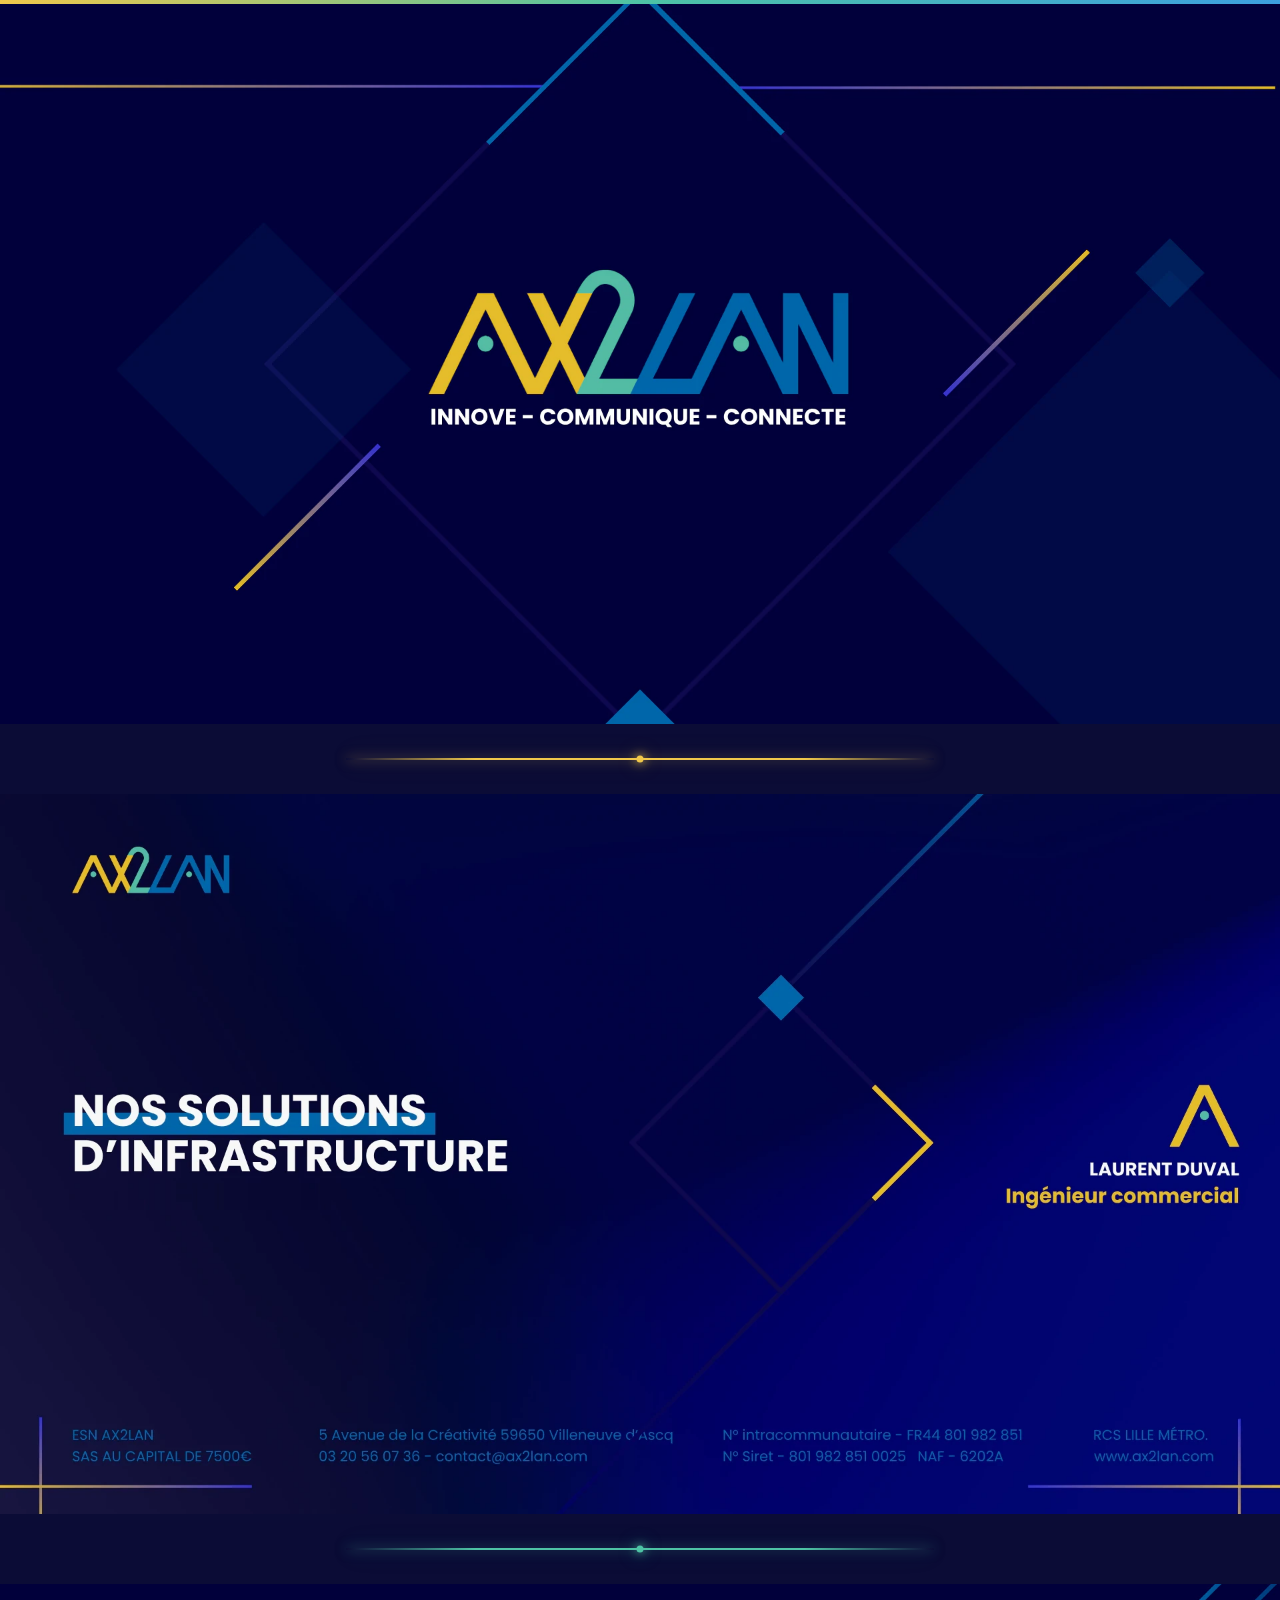
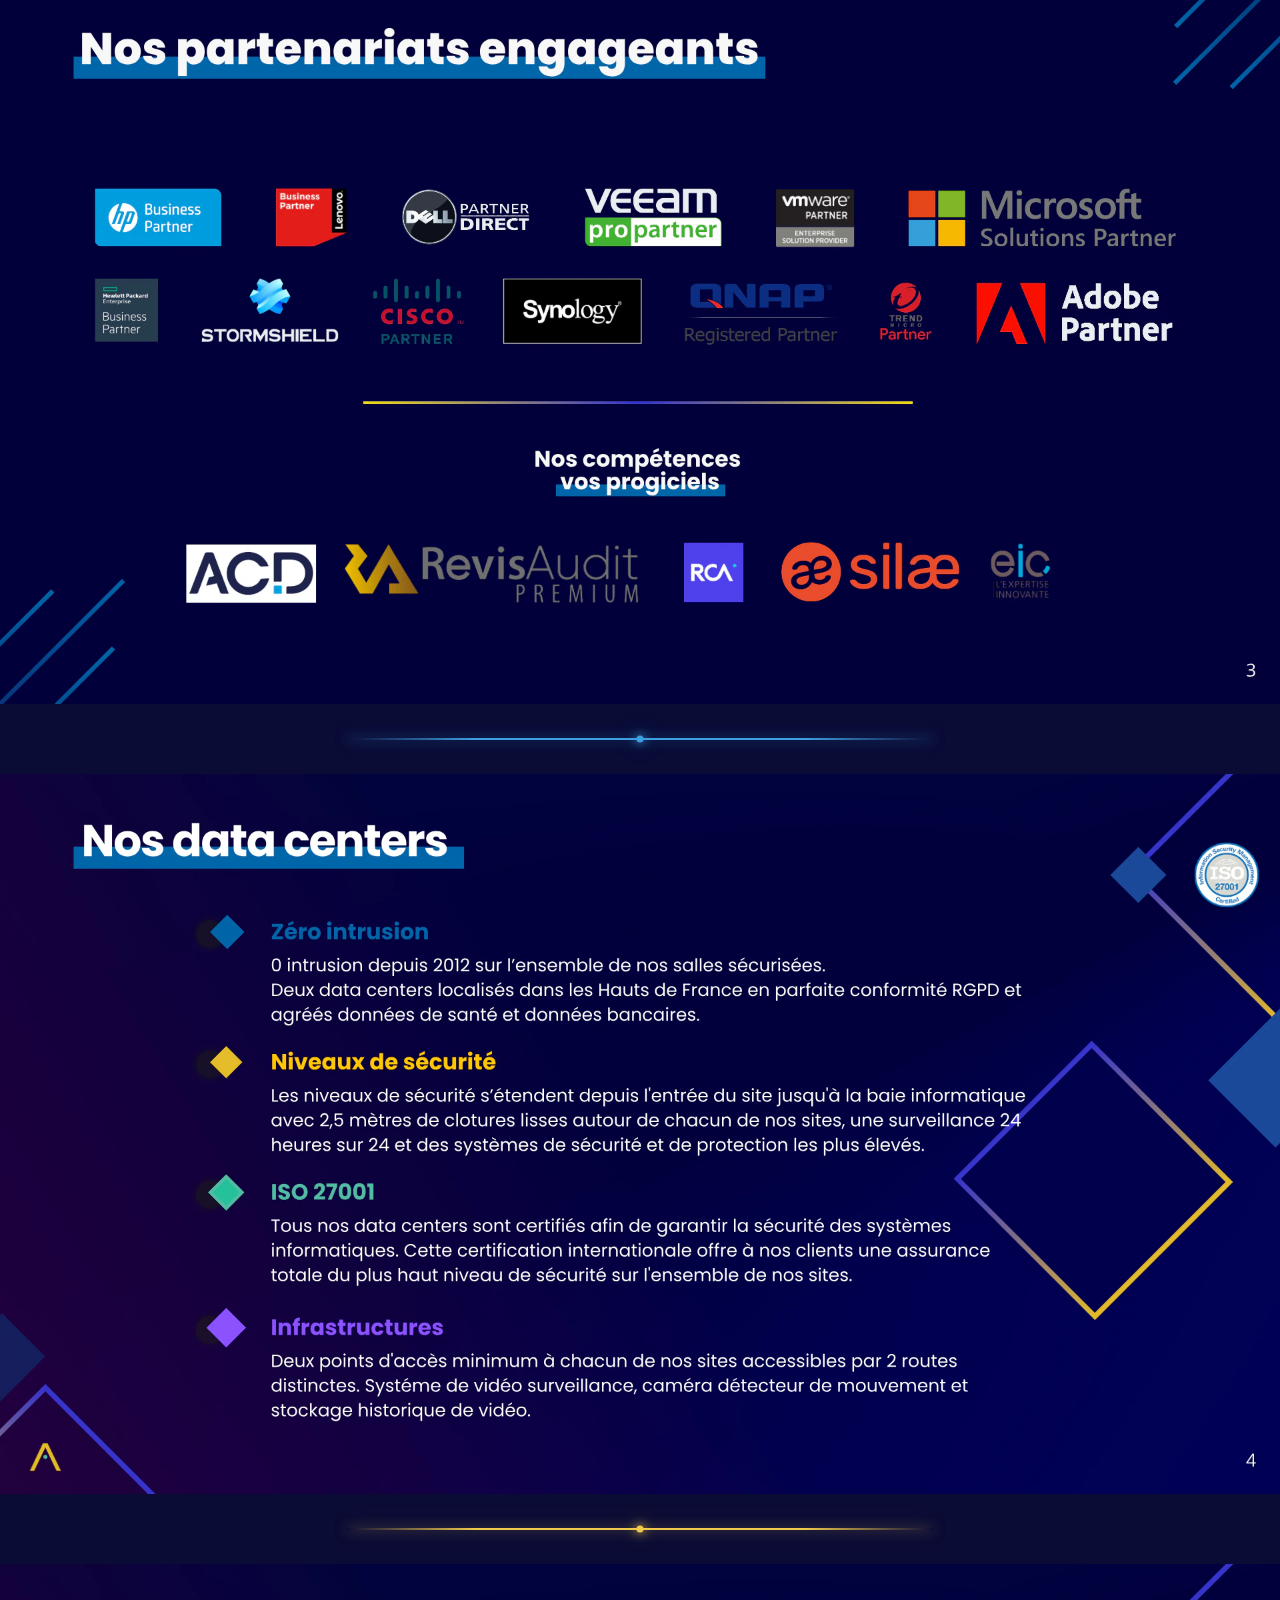
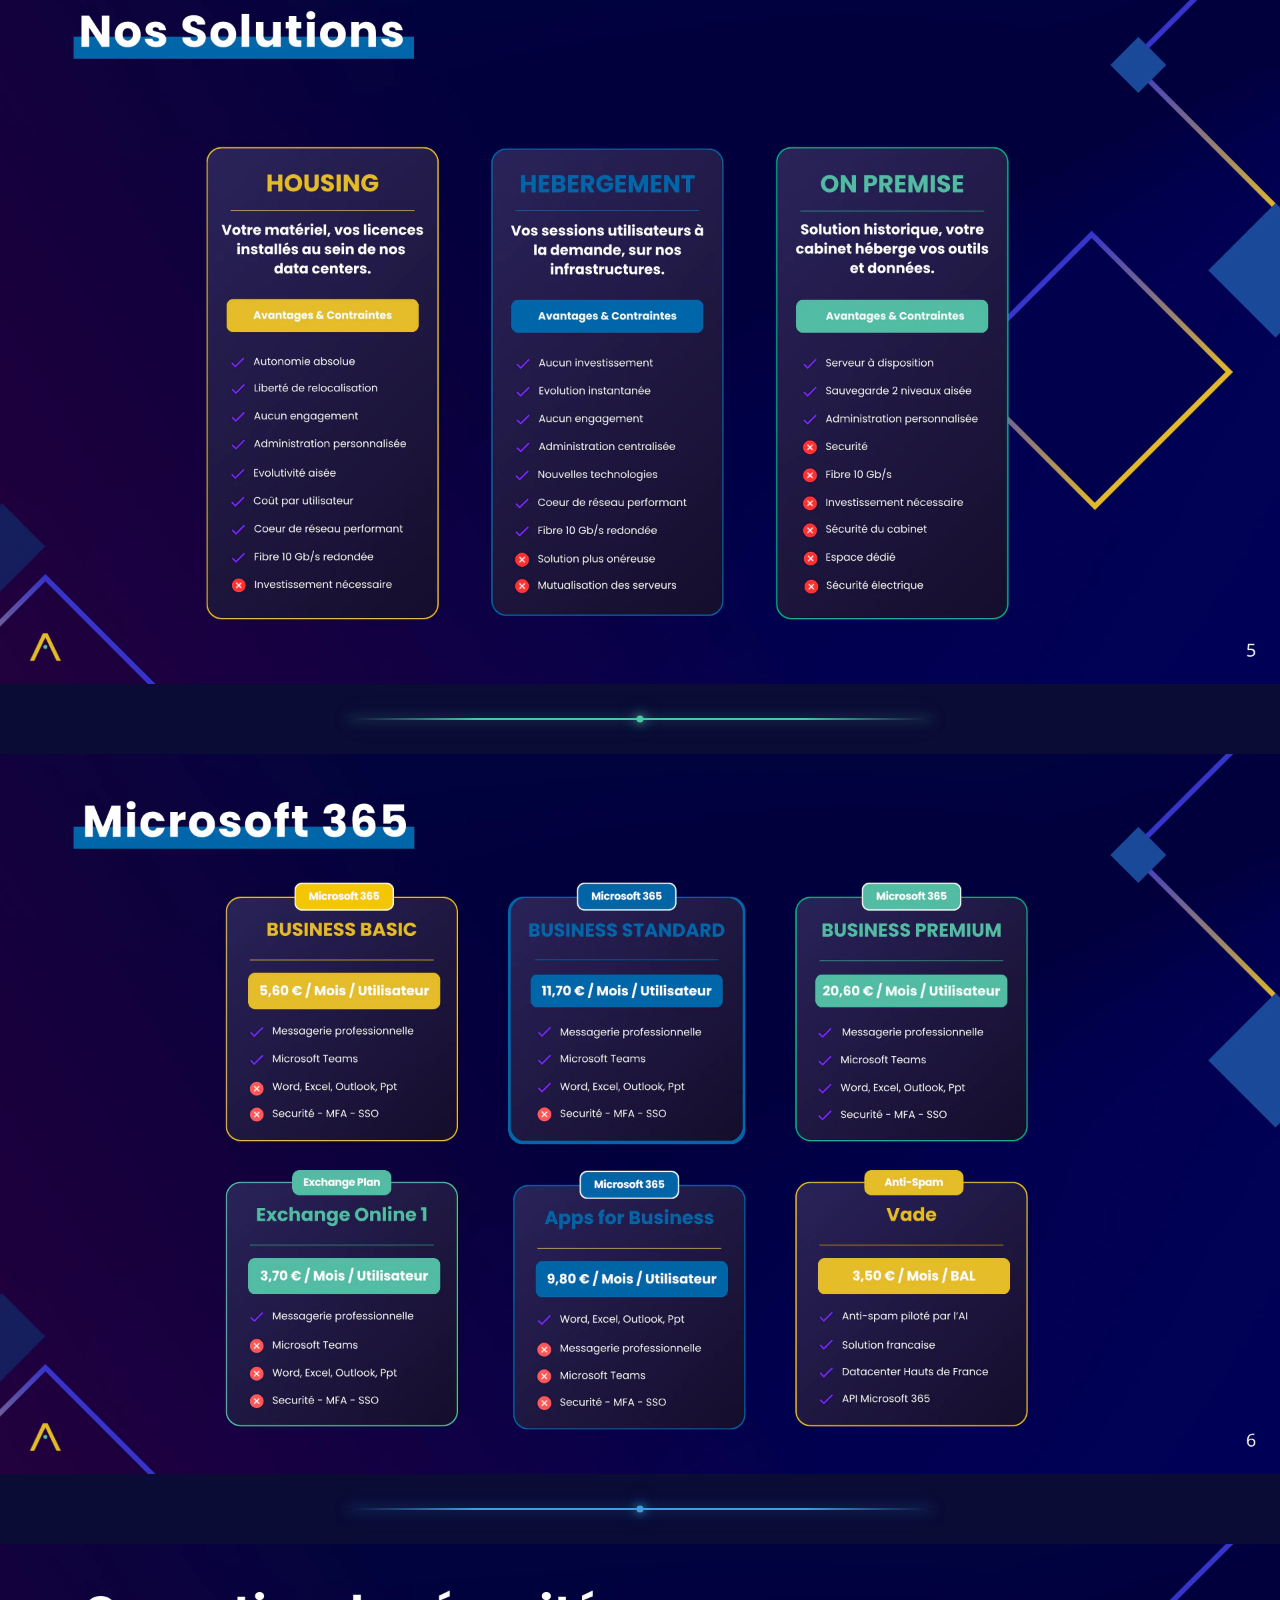
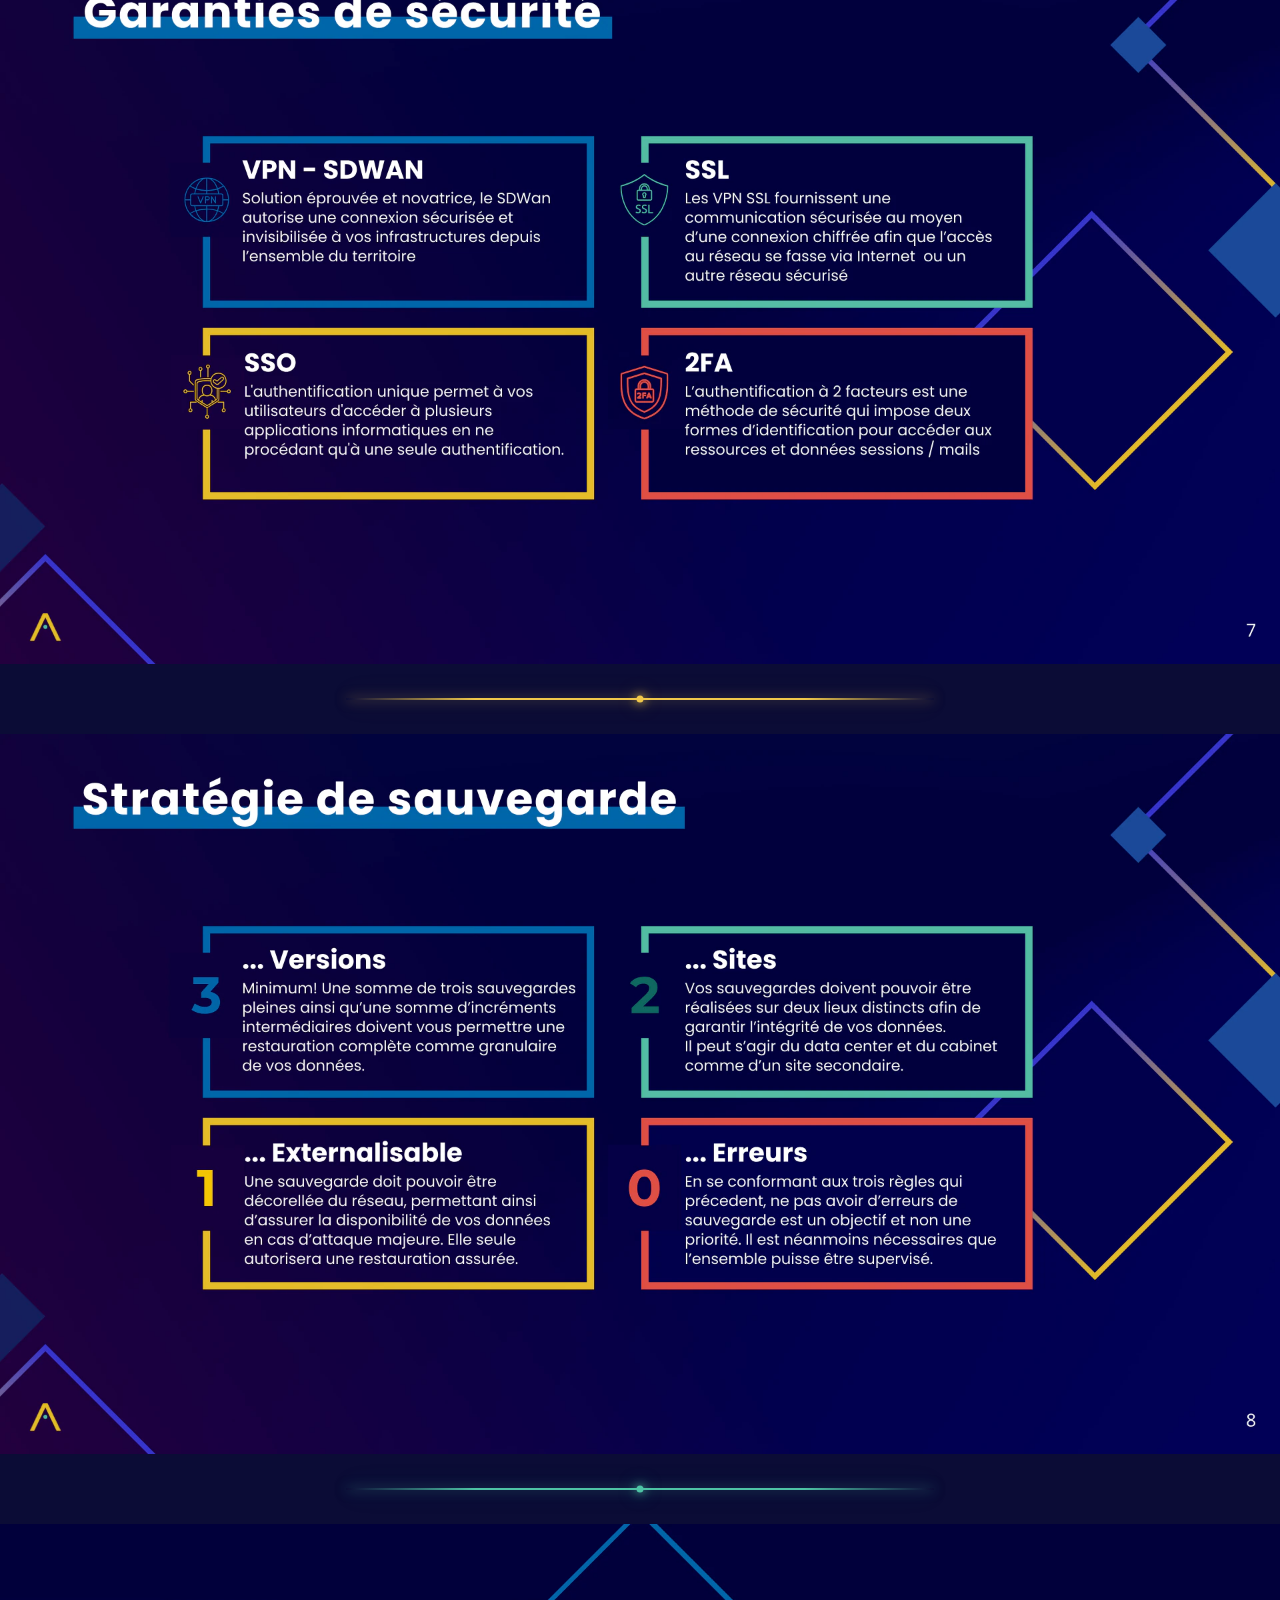
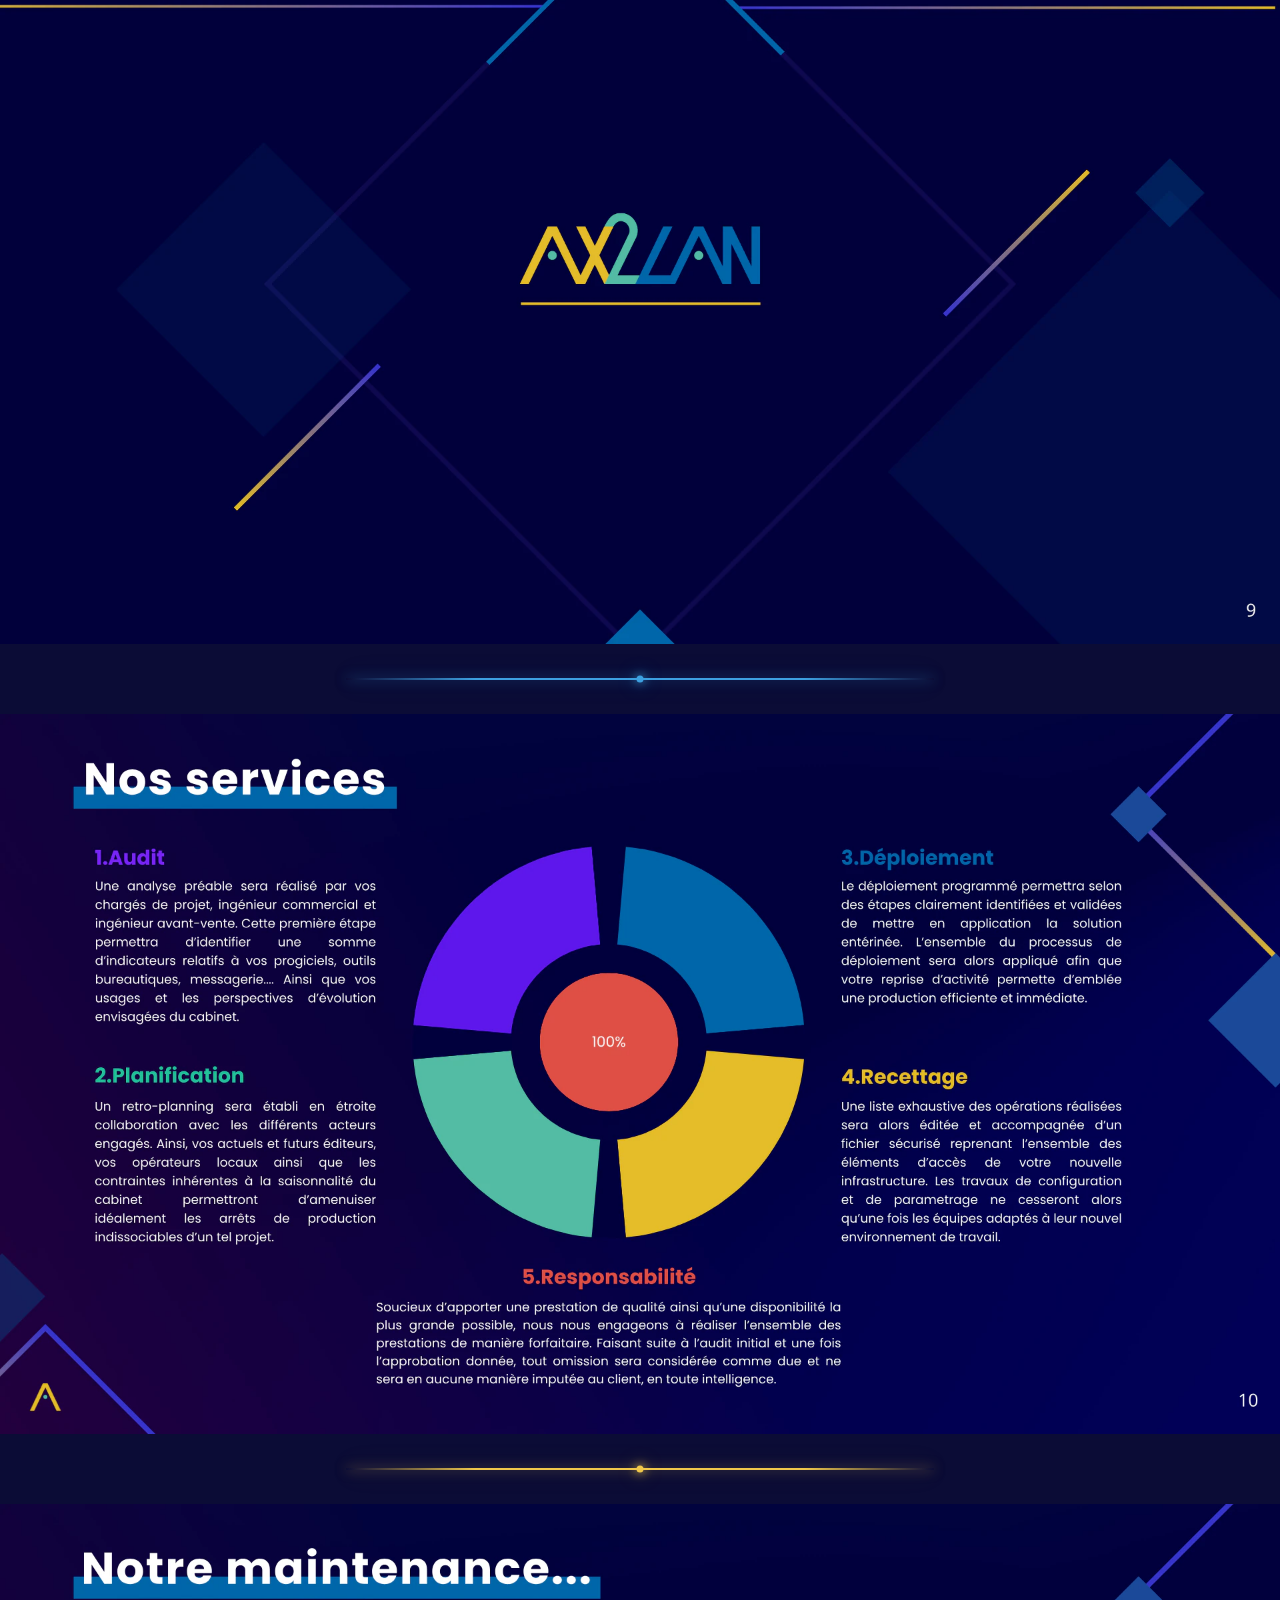
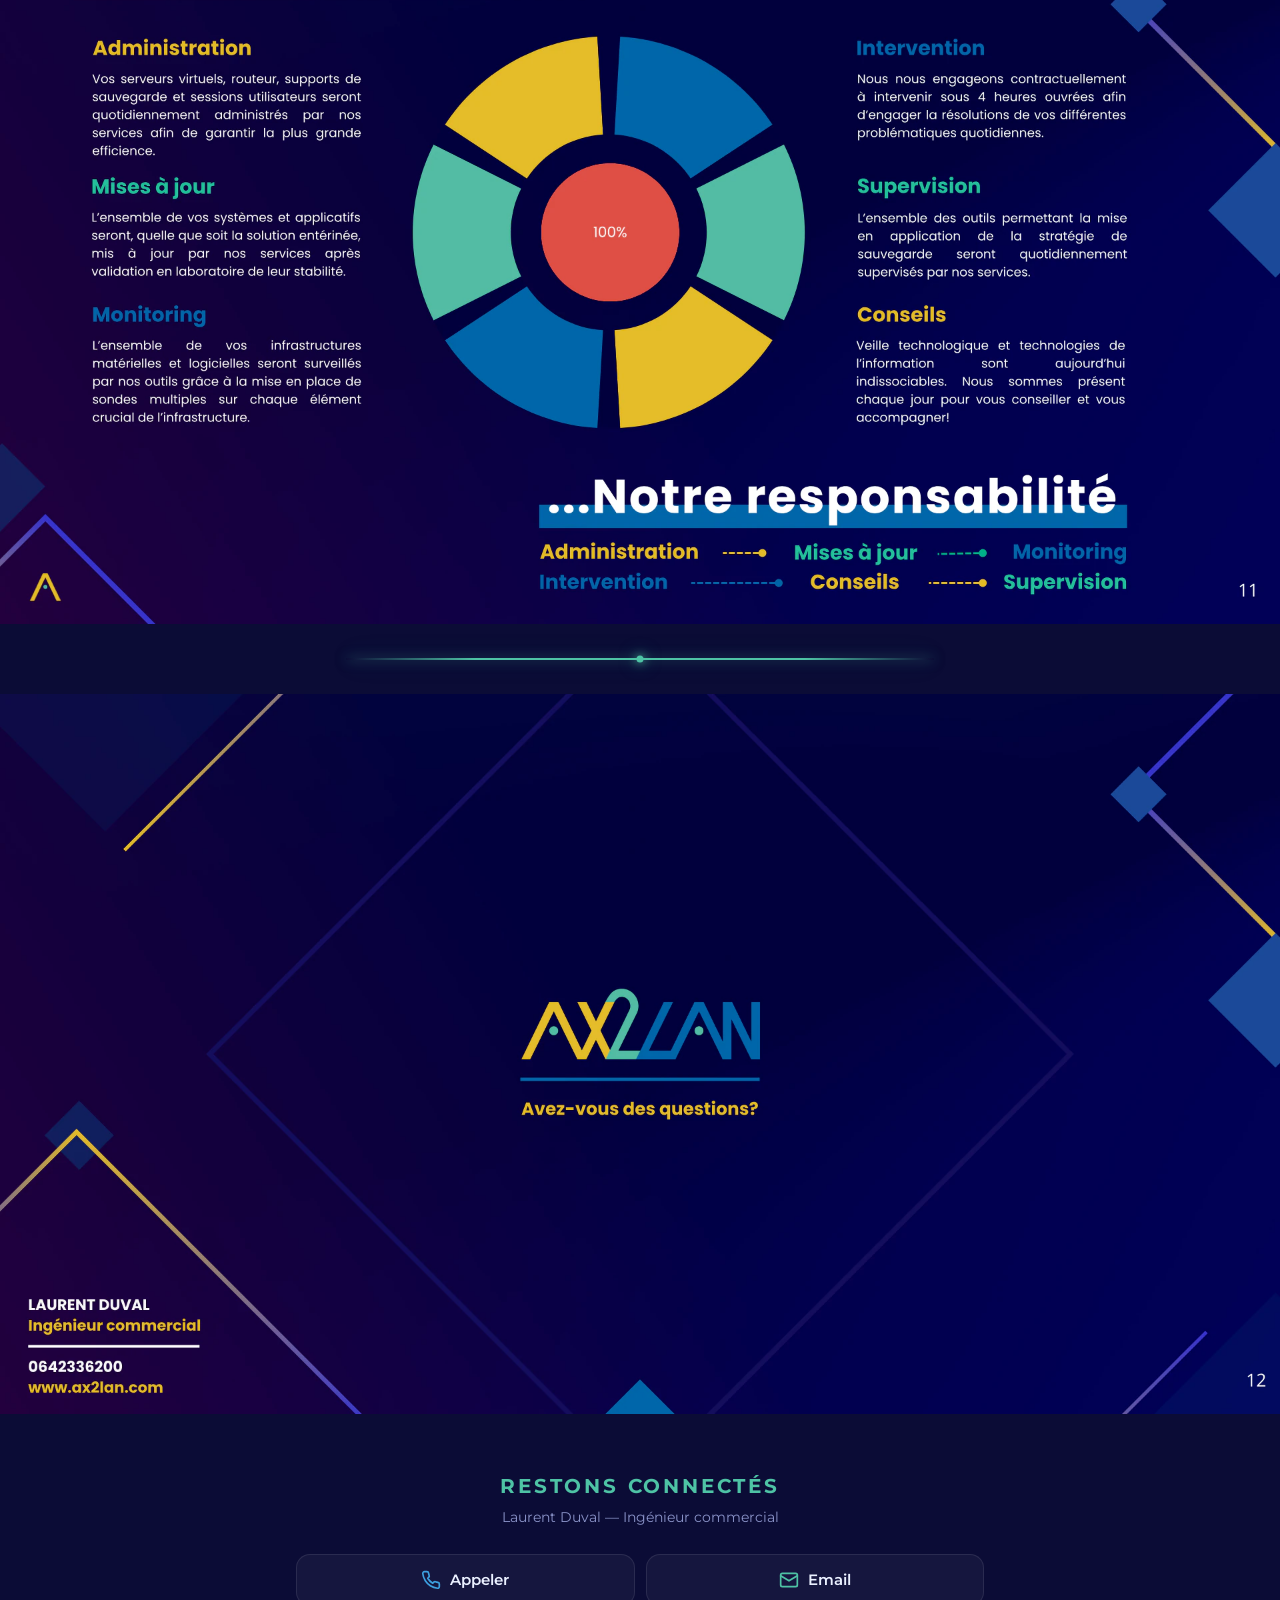
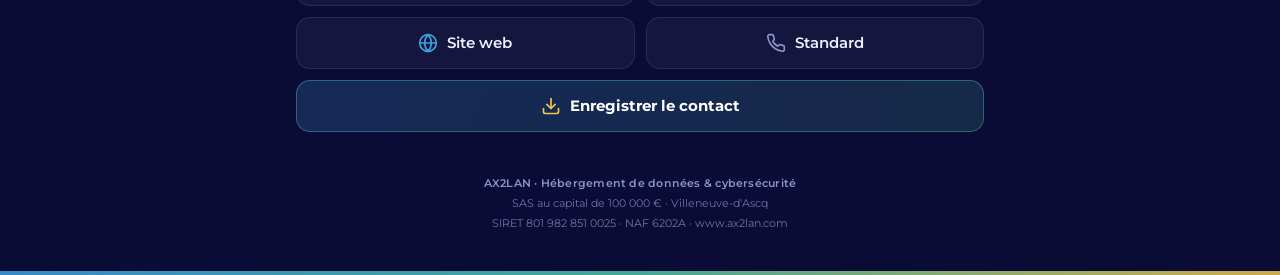
==== presentation/index.html @ b5c9a91b "Ajout plaquette entreprise -> /presentation/ (Presentation-AX2LAN-NFC-2)" ====
<!DOCTYPE html>
<html lang="fr">
<head>
<meta charset="utf-8">
<meta name="viewport" content="width=device-width, initial-scale=1, viewport-fit=cover">
<meta name="theme-color" content="#0B0C36">
<title>AX2LAN — Présentation</title>
<meta name="description" content="AX2LAN — Hébergement de données & cybersécurité. De l'audit à la sérénité.">
<meta property="og:title" content="AX2LAN — Présentation">
<meta property="og:description" content="Hébergement de données & cybersécurité · Innove · Communique · Connecte">
<meta property="og:type" content="website">
<meta property="og:url" content="https://www.ax2lan.com/plaquette/">
<!-- og:image : ajuster l'URL absolue vers l'emplacement reel d'hebergement (l'apercu ne s'affiche que si la page est servie depuis une URL publique) -->
<meta property="og:image" content="https://www.ax2lan.com/plaquette/og-image.png">
<meta property="og:image:width" content="1200">
<meta property="og:image:height" content="630">
<meta property="og:image:alt" content="AX2LAN — Hebergement de donnees & cybersecurite">
<meta name="twitter:card" content="summary_large_image">
<link rel="preconnect" href="https://fonts.googleapis.com">
<link rel="preconnect" href="https://fonts.gstatic.com" crossorigin>
<link href="https://fonts.googleapis.com/css2?family=Montserrat:wght@500;600;700;800&display=swap" rel="stylesheet">
<style>
*{box-sizing:border-box;-webkit-tap-highlight-color:transparent}
html{scroll-behavior:smooth}
body{margin:0;background:#0B0C36;color:#EAF0FF;font-family:'Montserrat',system-ui,-apple-system,'Segoe UI',Roboto,sans-serif;-webkit-font-smoothing:antialiased;overflow-x:hidden}
img{display:block;border:0}
.topbar{height:4px;width:100%;background:linear-gradient(90deg,#F0C84B 0%,#4EC3A5 50%,#3DA0E0 100%)}
.wrap{width:100%;margin:0;background:#0B0C36}
.slide{width:100%;height:auto;cursor:zoom-in;background:#0B0C36;aspect-ratio:16/9}
.js .reveal{opacity:0;transform:translateY(20px);transition:opacity .7s ease,transform .7s cubic-bezier(.2,.7,.2,1)}
.js .reveal.in{opacity:1;transform:none}
@media (prefers-reduced-motion:reduce){.js .reveal{opacity:1;transform:none;transition:none}}
.sep{display:flex;align-items:center;justify-content:center;position:relative;padding:26px 0}
.sep .line{height:2px;width:74%;max-width:440px;border-radius:2px;position:relative}
.sep .dot{position:absolute;left:50%;top:50%;width:7px;height:7px;border-radius:50%;transform:translate(-50%,-50%)}
.sep.gold .line{background:linear-gradient(90deg,rgba(240,200,75,0),#F0C84B 22%,#F0C84B 78%,rgba(240,200,75,0));box-shadow:0 0 12px rgba(240,200,75,.5),0 0 26px rgba(240,200,75,.25)}
.sep.gold .dot{background:#F0C84B;box-shadow:0 0 10px #F0C84B,0 0 18px rgba(240,200,75,.6)}
.sep.teal .line{background:linear-gradient(90deg,rgba(78,195,165,0),#4EC3A5 22%,#4EC3A5 78%,rgba(78,195,165,0));box-shadow:0 0 12px rgba(78,195,165,.5),0 0 26px rgba(78,195,165,.25)}
.sep.teal .dot{background:#4EC3A5;box-shadow:0 0 10px #4EC3A5,0 0 18px rgba(78,195,165,.6)}
.sep.blue .line{background:linear-gradient(90deg,rgba(61,160,224,0),#3DA0E0 22%,#3DA0E0 78%,rgba(61,160,224,0));box-shadow:0 0 12px rgba(61,160,224,.5),0 0 26px rgba(61,160,224,.25)}
.sep.blue .dot{background:#3DA0E0;box-shadow:0 0 10px #3DA0E0,0 0 18px rgba(61,160,224,.6)}
.contact{max-width:620px;margin:0 auto;padding:46px 16px 22px;text-align:center;background:transparent}
.eyebrow{letter-spacing:.14em;font-size:20px;font-weight:700;color:#4EC3A5;text-transform:uppercase;margin:0 0 10px}
.contact h2{font-size:27px;line-height:1.15;font-weight:800;margin:0 0 6px;background:linear-gradient(90deg,#F0C84B,#4EC3A5,#3DA0E0);-webkit-background-clip:text;background-clip:text;color:transparent}
.role{color:#8A93C8;font-size:14px;margin:0 0 28px}
.actions{display:grid;grid-template-columns:1fr 1fr;gap:11px;width:100%;max-width:none;margin:0}
.btn{display:flex;align-items:center;justify-content:center;gap:9px;text-decoration:none;min-height:52px;padding:15px 12px;border-radius:14px;font-weight:600;font-size:14.5px;color:#EAF0FF;background:rgba(255,255,255,.045);border:1px solid rgba(255,255,255,.09);transition:transform .14s ease,border-color .22s ease,background .22s ease}
.btn:active{transform:scale(.97)}
.btn:hover{background:rgba(255,255,255,.08)}
.btn svg{width:20px;height:20px;flex:0 0 auto}
.btn.blue svg{color:#3DA0E0}.btn.teal svg{color:#4EC3A5}.btn.muted svg{color:#8A93C8}
.btn.primary{grid-column:1/-1;color:#fff;font-weight:700;background:linear-gradient(120deg,rgba(61,160,224,.20),rgba(78,195,165,.16));border-color:rgba(78,195,165,.40)}
.btn.primary svg{color:#F0C84B}
.legal{max-width:620px;margin:0 auto;padding:20px 22px calc(38px + env(safe-area-inset-bottom));text-align:center;color:#6B73A8;font-size:11px;line-height:1.8}
.legal .tag{color:#8A93C8;font-weight:600;letter-spacing:.02em}
.botbar{height:4px;width:100%;background:linear-gradient(90deg,#3DA0E0 0%,#4EC3A5 50%,#F0C84B 100%);opacity:.85}
.hint{position:fixed;left:50%;bottom:calc(18px + env(safe-area-inset-bottom));transform:translateX(-50%);z-index:40;background:rgba(11,12,54,.88);border:1px solid rgba(255,255,255,.13);-webkit-backdrop-filter:blur(7px);backdrop-filter:blur(7px);color:#EAF0FF;font-size:12.5px;font-weight:500;padding:9px 15px;border-radius:999px;display:flex;align-items:center;gap:8px;box-shadow:0 8px 26px rgba(0,0,0,.45);transition:opacity .5s ease,transform .5s ease}
.hint.hide{opacity:0;transform:translateX(-50%) translateY(14px);pointer-events:none}
.hint svg{width:15px;height:15px;color:#4EC3A5}
.lb{position:fixed;inset:0;z-index:60;display:none;align-items:center;justify-content:center;padding:12px;background:rgba(4,5,18,.96);-webkit-backdrop-filter:blur(3px);backdrop-filter:blur(3px)}
.lb.open{display:flex}
.lb img{max-width:100%;max-height:100%;object-fit:contain;border-radius:8px;box-shadow:0 24px 70px rgba(0,0,0,.6)}
.lb .x{position:fixed;top:calc(12px + env(safe-area-inset-top));right:16px;width:42px;height:42px;border-radius:50%;background:rgba(255,255,255,.10);border:1px solid rgba(255,255,255,.20);color:#fff;font-size:24px;line-height:1;display:flex;align-items:center;justify-content:center;cursor:pointer}
@media(min-width:560px){.contact h2{font-size:30px}.sep{padding:32px 0}}

@media(min-width:900px){.sep{padding:34px 0}.sep .line{width:46%;max-width:680px}.contact{max-width:720px;padding-top:60px}.legal{max-width:720px}}
.rot{position:fixed;left:50%;top:calc(12px + env(safe-area-inset-top));transform:translateX(-50%);z-index:45;display:flex;align-items:center;gap:8px;background:rgba(11,12,54,.86);border:1px solid rgba(78,195,165,.38);-webkit-backdrop-filter:blur(7px);backdrop-filter:blur(7px);color:#EAF0FF;font-size:12px;font-weight:500;padding:8px 13px;border-radius:999px;box-shadow:0 8px 24px rgba(0,0,0,.42);transition:opacity .5s ease,transform .5s ease}
.rot svg{width:17px;height:17px;color:#4EC3A5;flex:0 0 auto}
.rot.hide{opacity:0;transform:translateX(-50%) translateY(-12px);pointer-events:none}
@media (orientation:landscape){.rot{display:none}}
</style>
</head>
<body>
<div class="topbar"></div>
<div class="rot" id="rot"><svg viewBox="0 0 24 24" fill="none" stroke="currentColor" stroke-width="1.8" stroke-linecap="round" stroke-linejoin="round"><rect x="4.5" y="2.5" width="9" height="16" rx="2"/><line x1="9" y1="15.5" x2="9" y2="15.5"/><path d="M16.5 7.5a6 6 0 0 1 4.8 5.4"/><path d="M21.5 8.2l-.2 3.4-3.3-.8"/></svg><span>Tournez l'écran pour mieux lire</span></div>
<main class="wrap">
<img class="slide reveal" loading="eager" decoding="async" width="1920" height="1080" alt="AX2LAN — Innove · Communique · Connecte" src="[data-uri]">
<div class="sep gold" aria-hidden="true"><span class="line"></span><span class="dot"></span></div>
<img class="slide reveal" loading="lazy" decoding="async" width="1920" height="1080" alt="Nos solutions d'infrastructure" src="[data-uri]">
<div class="sep teal" aria-hidden="true"><span class="line"></span><span class="dot"></span></div>
<img class="slide reveal" loading="lazy" decoding="async" width="1920" height="1080" alt="Nos partenariats engagés" src="[data-uri]">
<div class="sep blue" aria-hidden="true"><span class="line"></span><span class="dot"></span></div>
<img class="slide reveal" loading="lazy" decoding="async" width="1920" height="1080" alt="Nos data centers" src="[data-uri]">
<div class="sep gold" aria-hidden="true"><span class="line"></span><span class="dot"></span></div>
<img class="slide reveal" loading="lazy" decoding="async" width="1920" height="1080" alt="Nos solutions : Housing · Hébergement · On Premise" src="[data-uri]">
<div class="sep teal" aria-hidden="true"><span class="line"></span><span class="dot"></span></div>
<img class="slide reveal" loading="lazy" decoding="async" width="1920" height="1080" alt="Microsoft 365" src="[data-uri]">
<div class="sep blue" aria-hidden="true"><span class="line"></span><span class="dot"></span></div>
<img class="slide reveal" loading="lazy" decoding="async" width="1920" height="1080" alt="Garanties de sécurité" src="[data-uri]">
<div class="sep gold" aria-hidden="true"><span class="line"></span><span class="dot"></span></div>
<img class="slide reveal" loading="lazy" decoding="async" width="1920" height="1080" alt="Stratégie de sauvegarde 3-2-1" src="[data-uri]">
<div class="sep teal" aria-hidden="true"><span class="line"></span><span class="dot"></span></div>
<img class="slide reveal" loading="lazy" decoding="async" width="1920" height="1080" alt="AX2LAN" src="[data-uri]">
<div class="sep blue" aria-hidden="true"><span class="line"></span><span class="dot"></span></div>
<img class="slide reveal" loading="lazy" decoding="async" width="1920" height="1080" alt="Nos services" src="[data-uri]">
<div class="sep gold" aria-hidden="true"><span class="line"></span><span class="dot"></span></div>
<img class="slide reveal" loading="lazy" decoding="async" width="1920" height="1080" alt="Notre maintenance · notre responsabilité" src="[data-uri]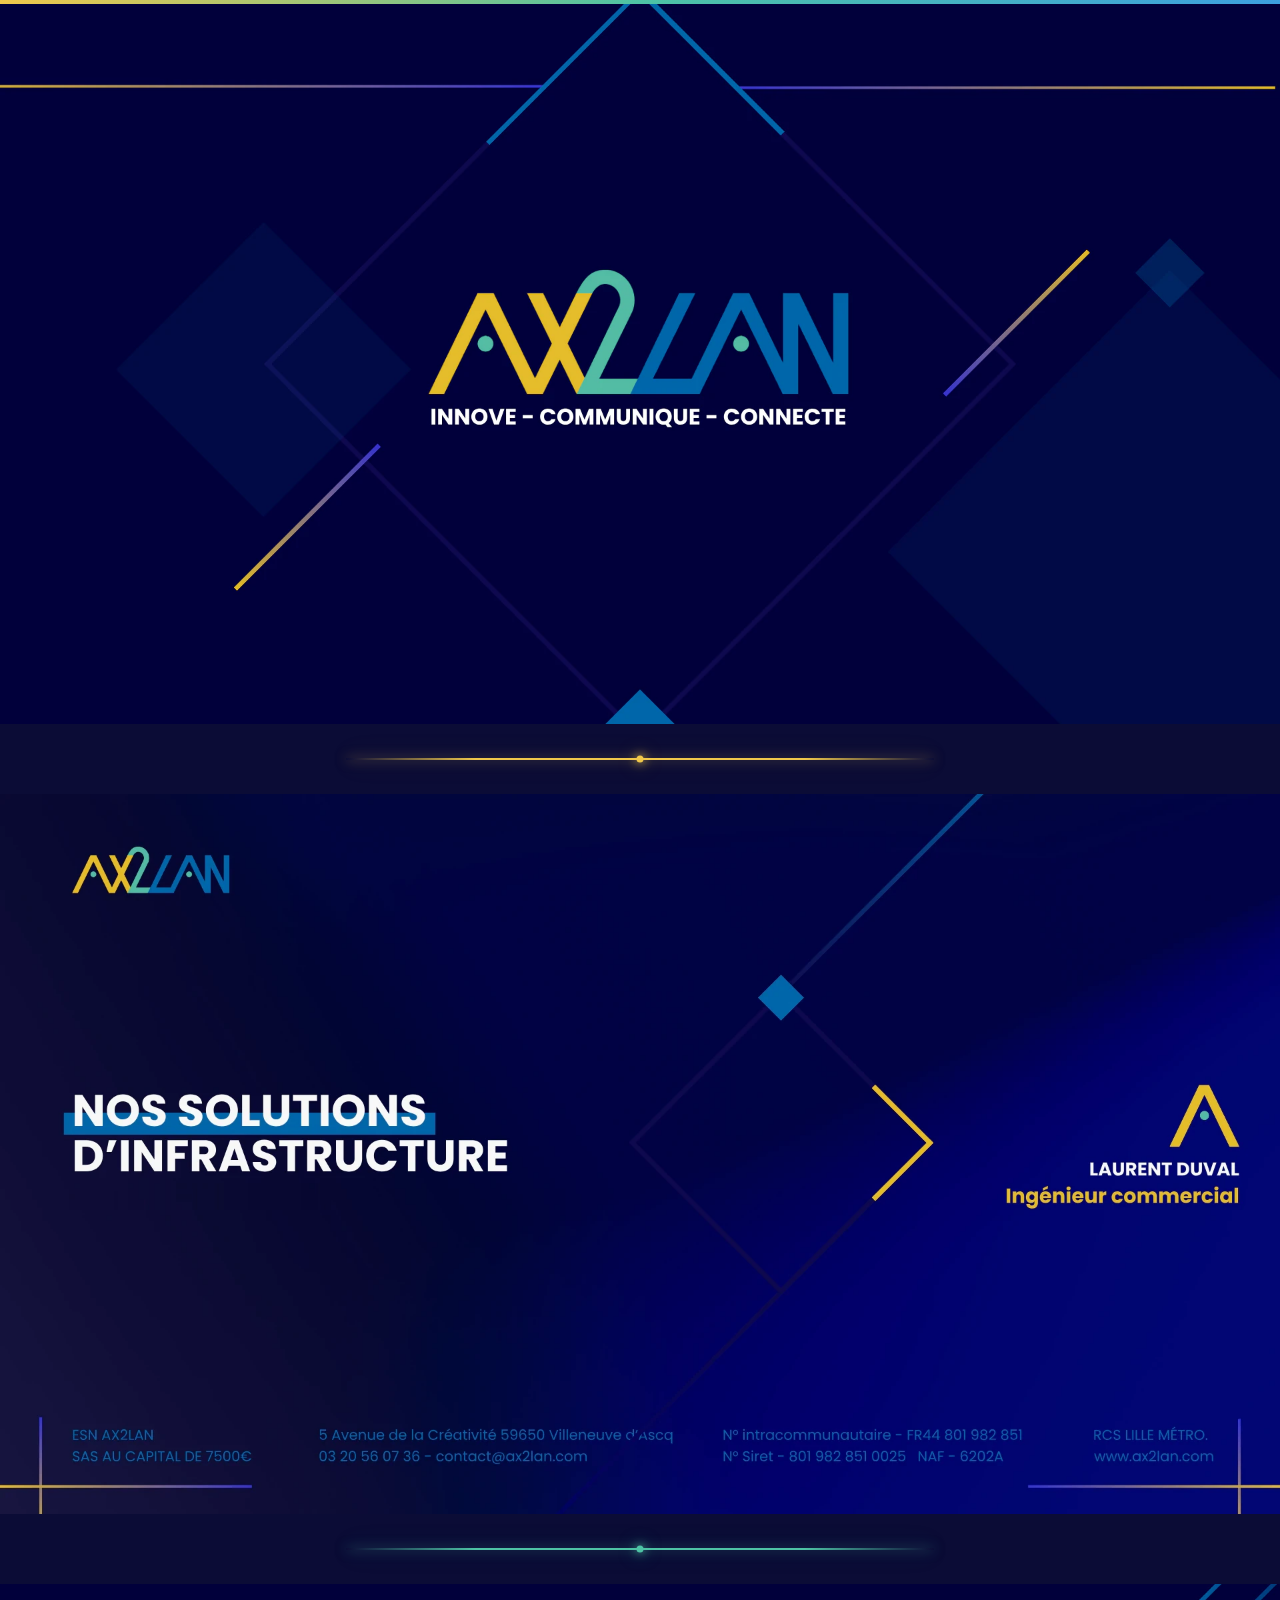
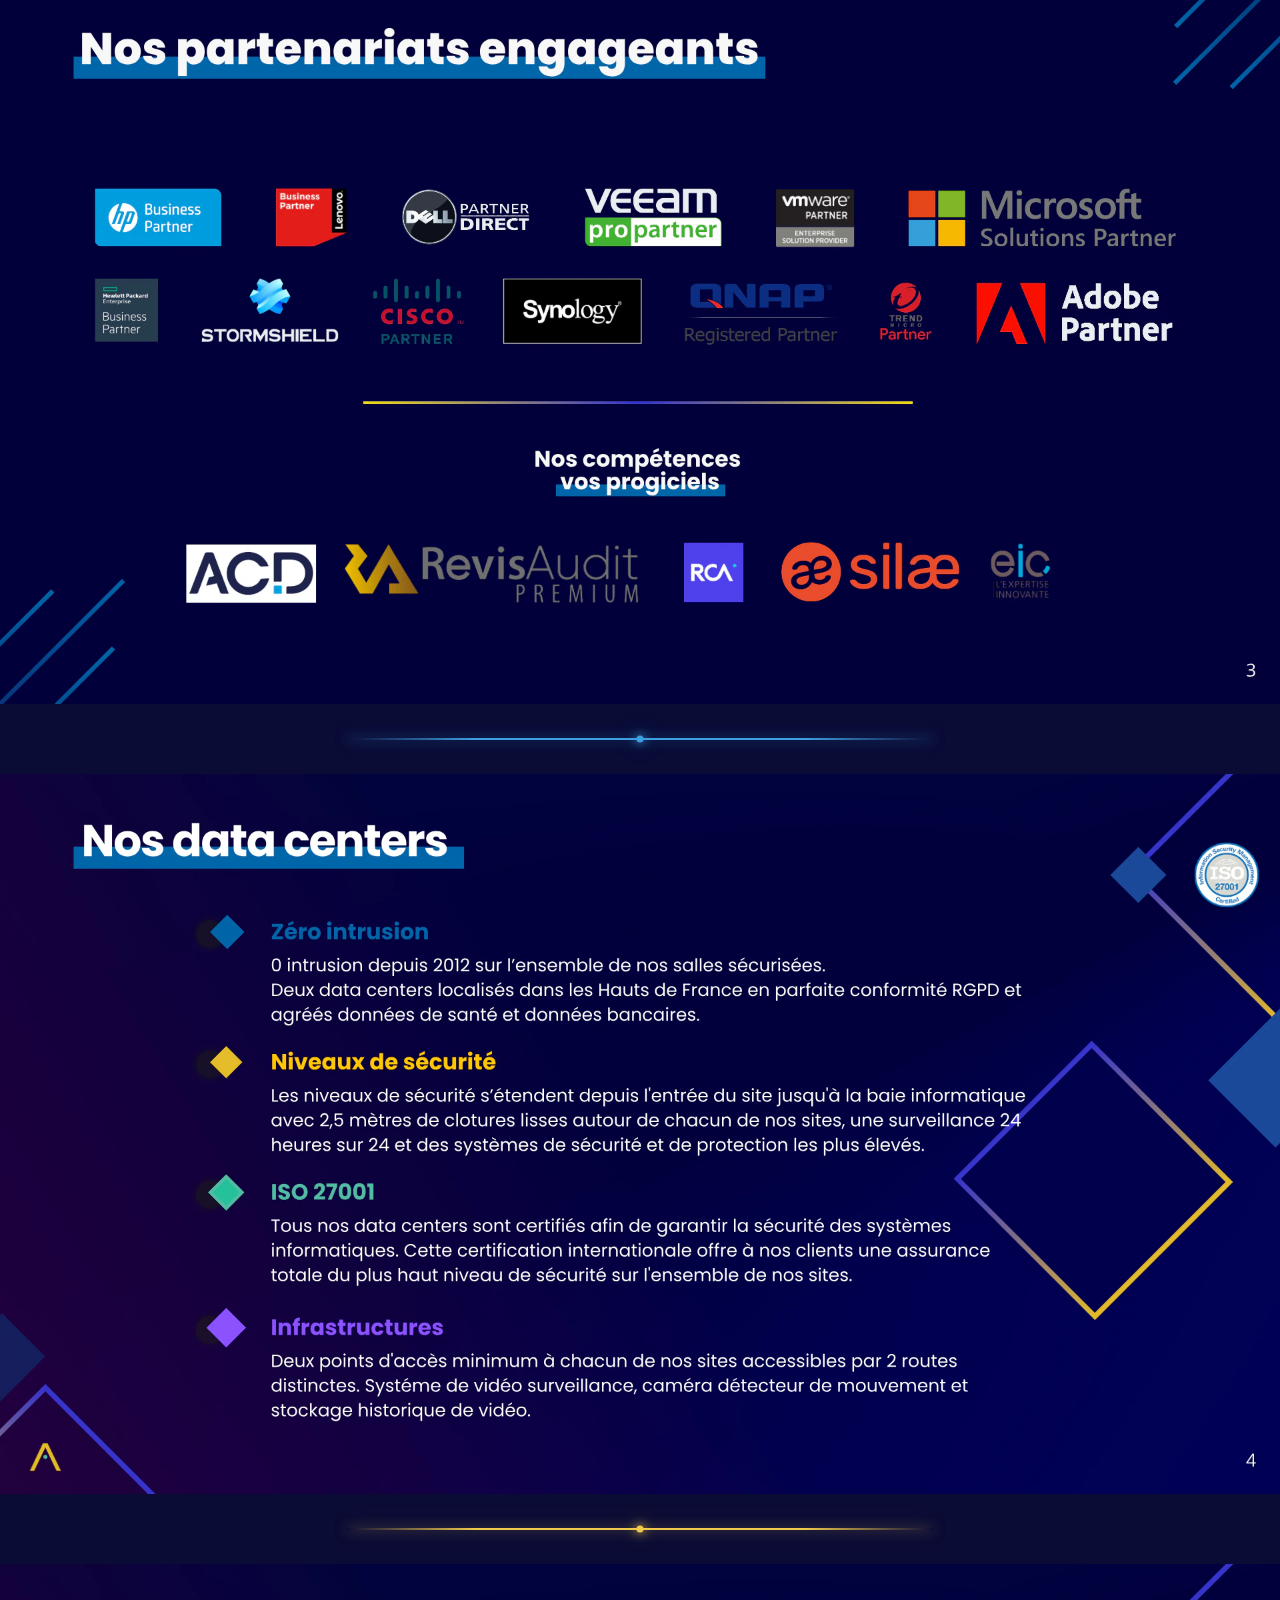
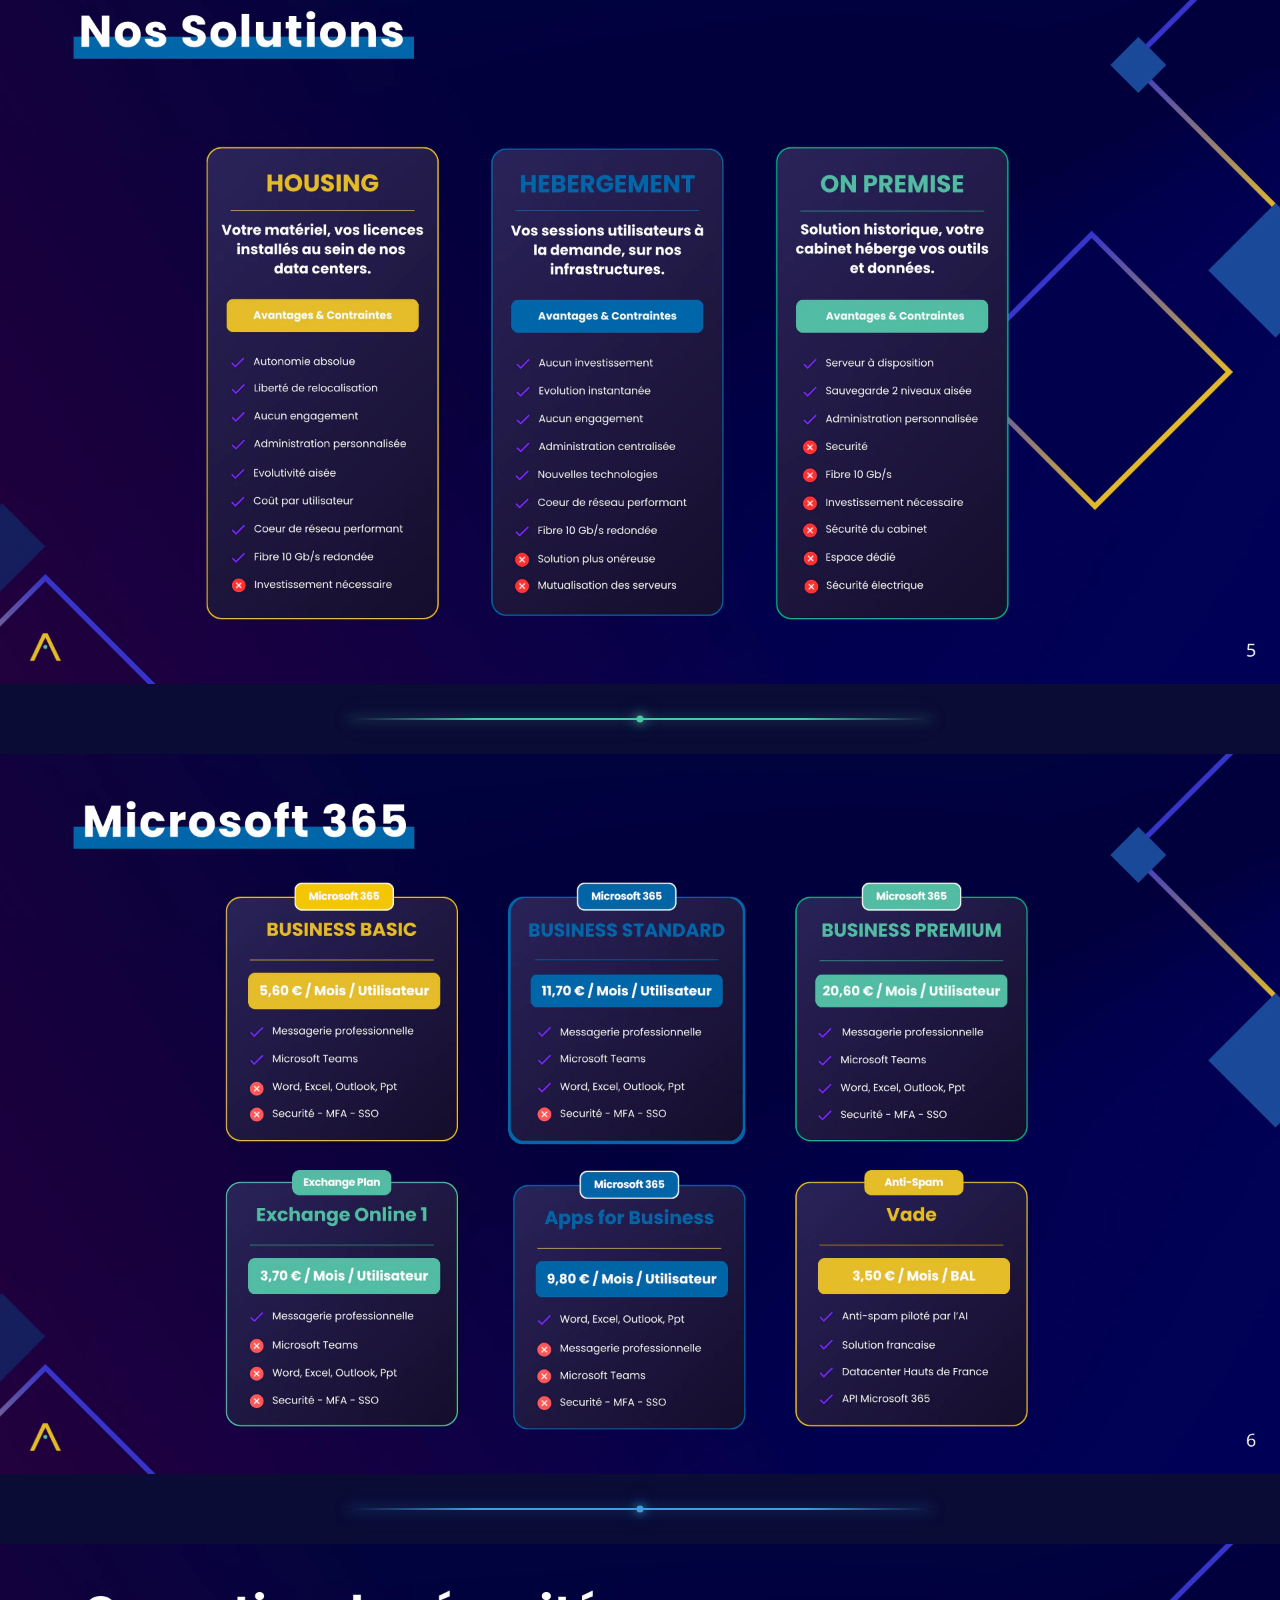
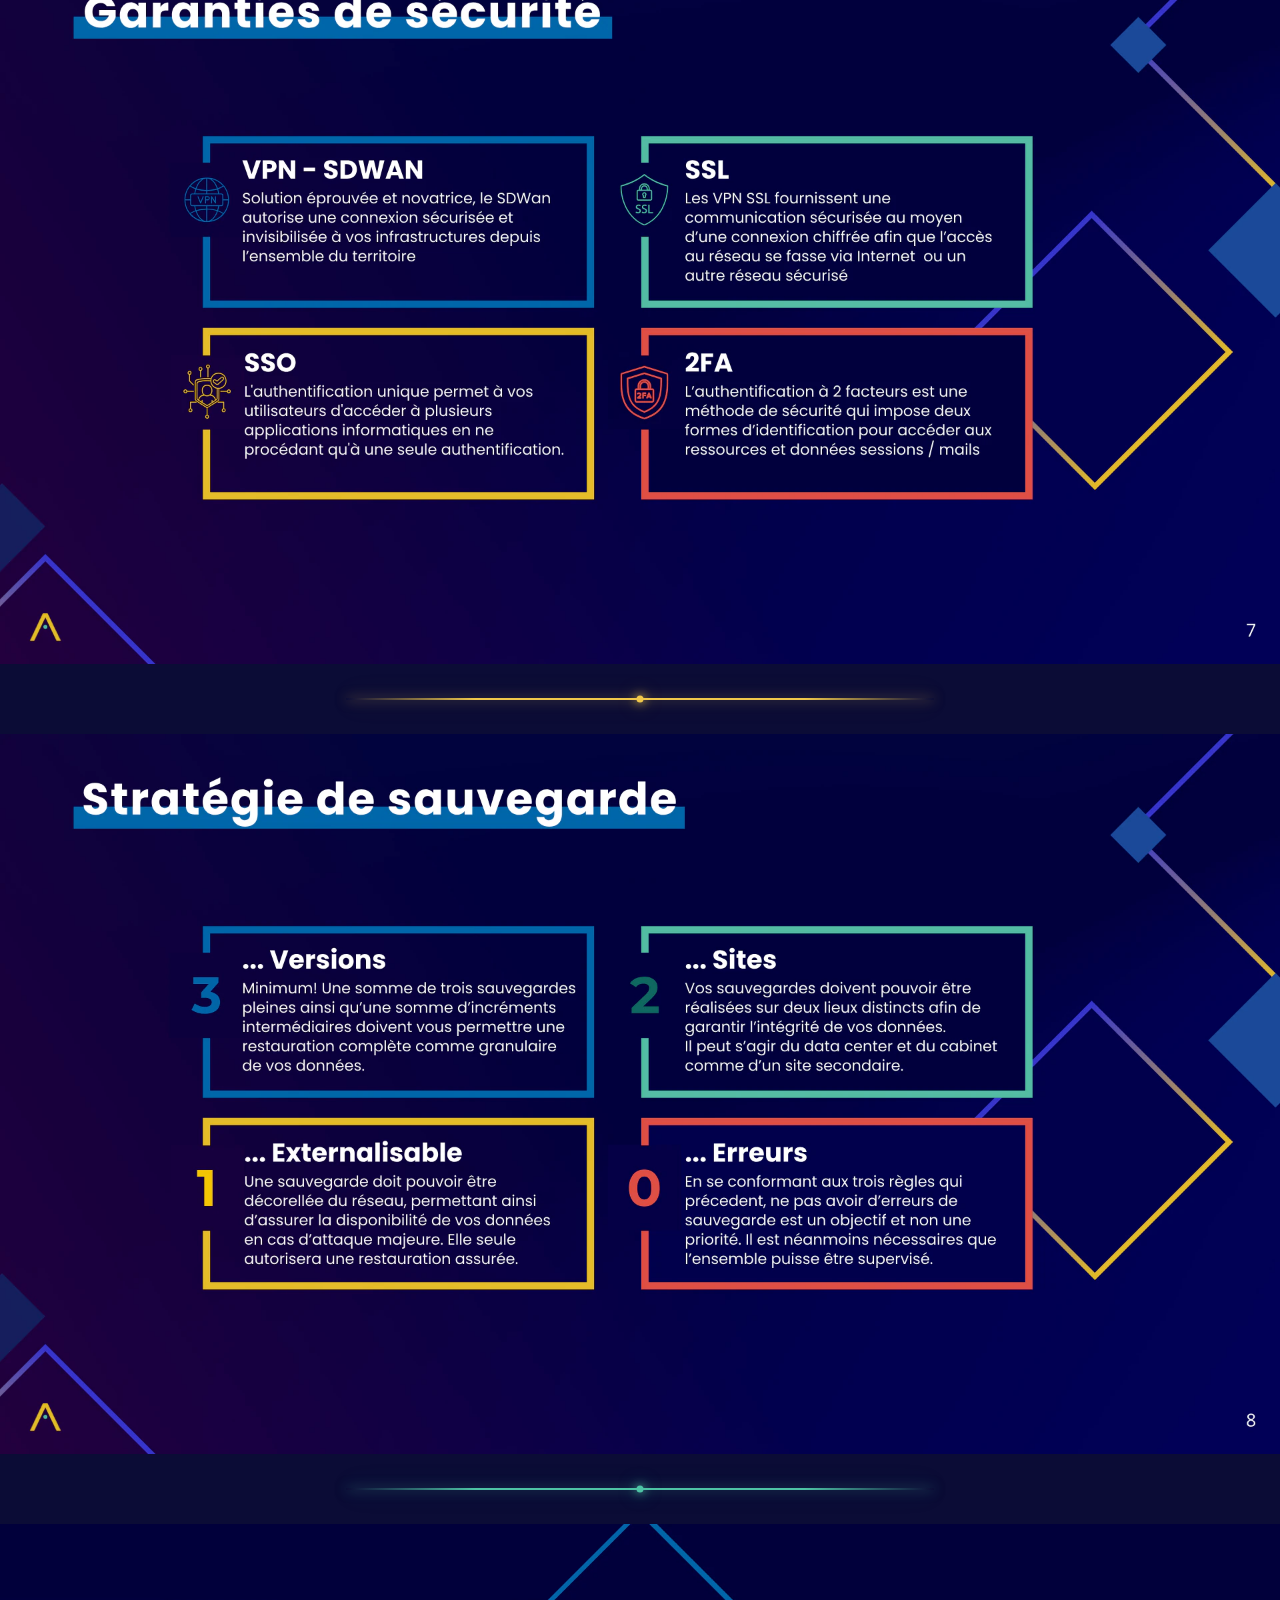
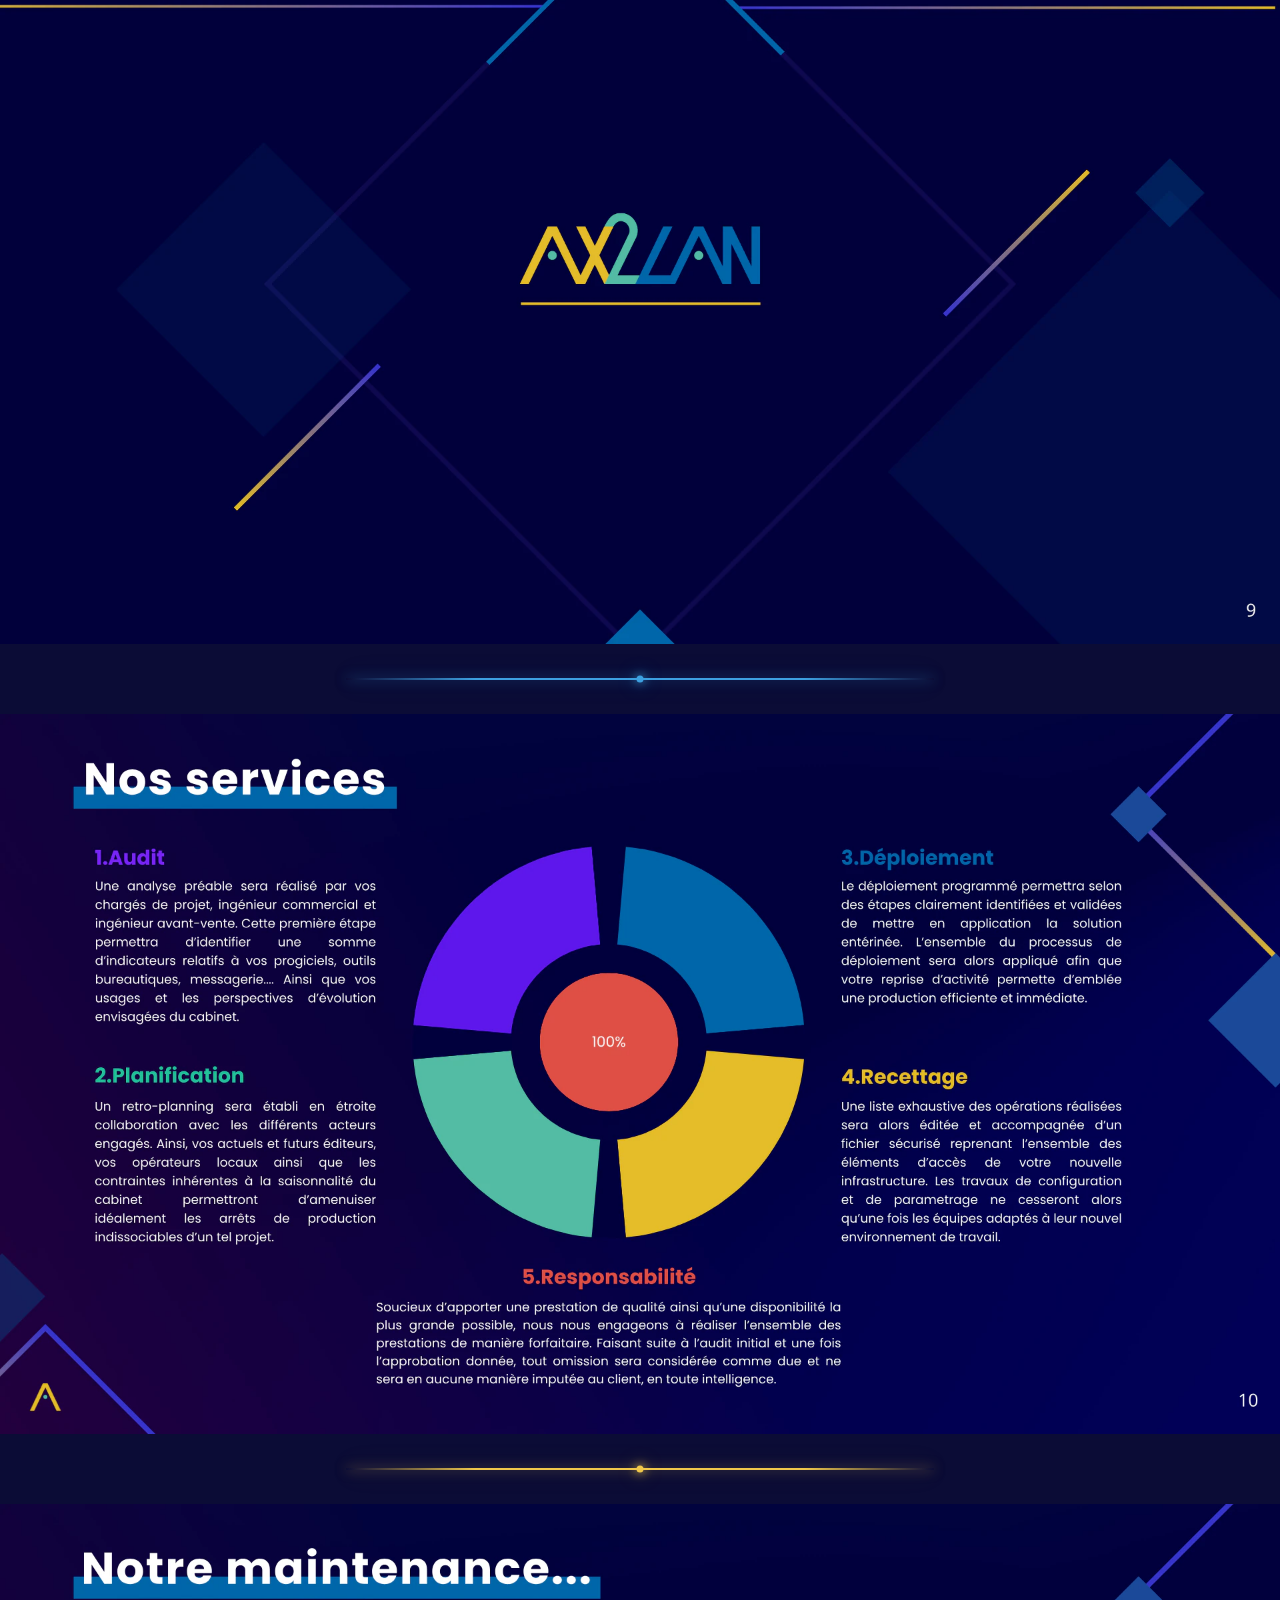
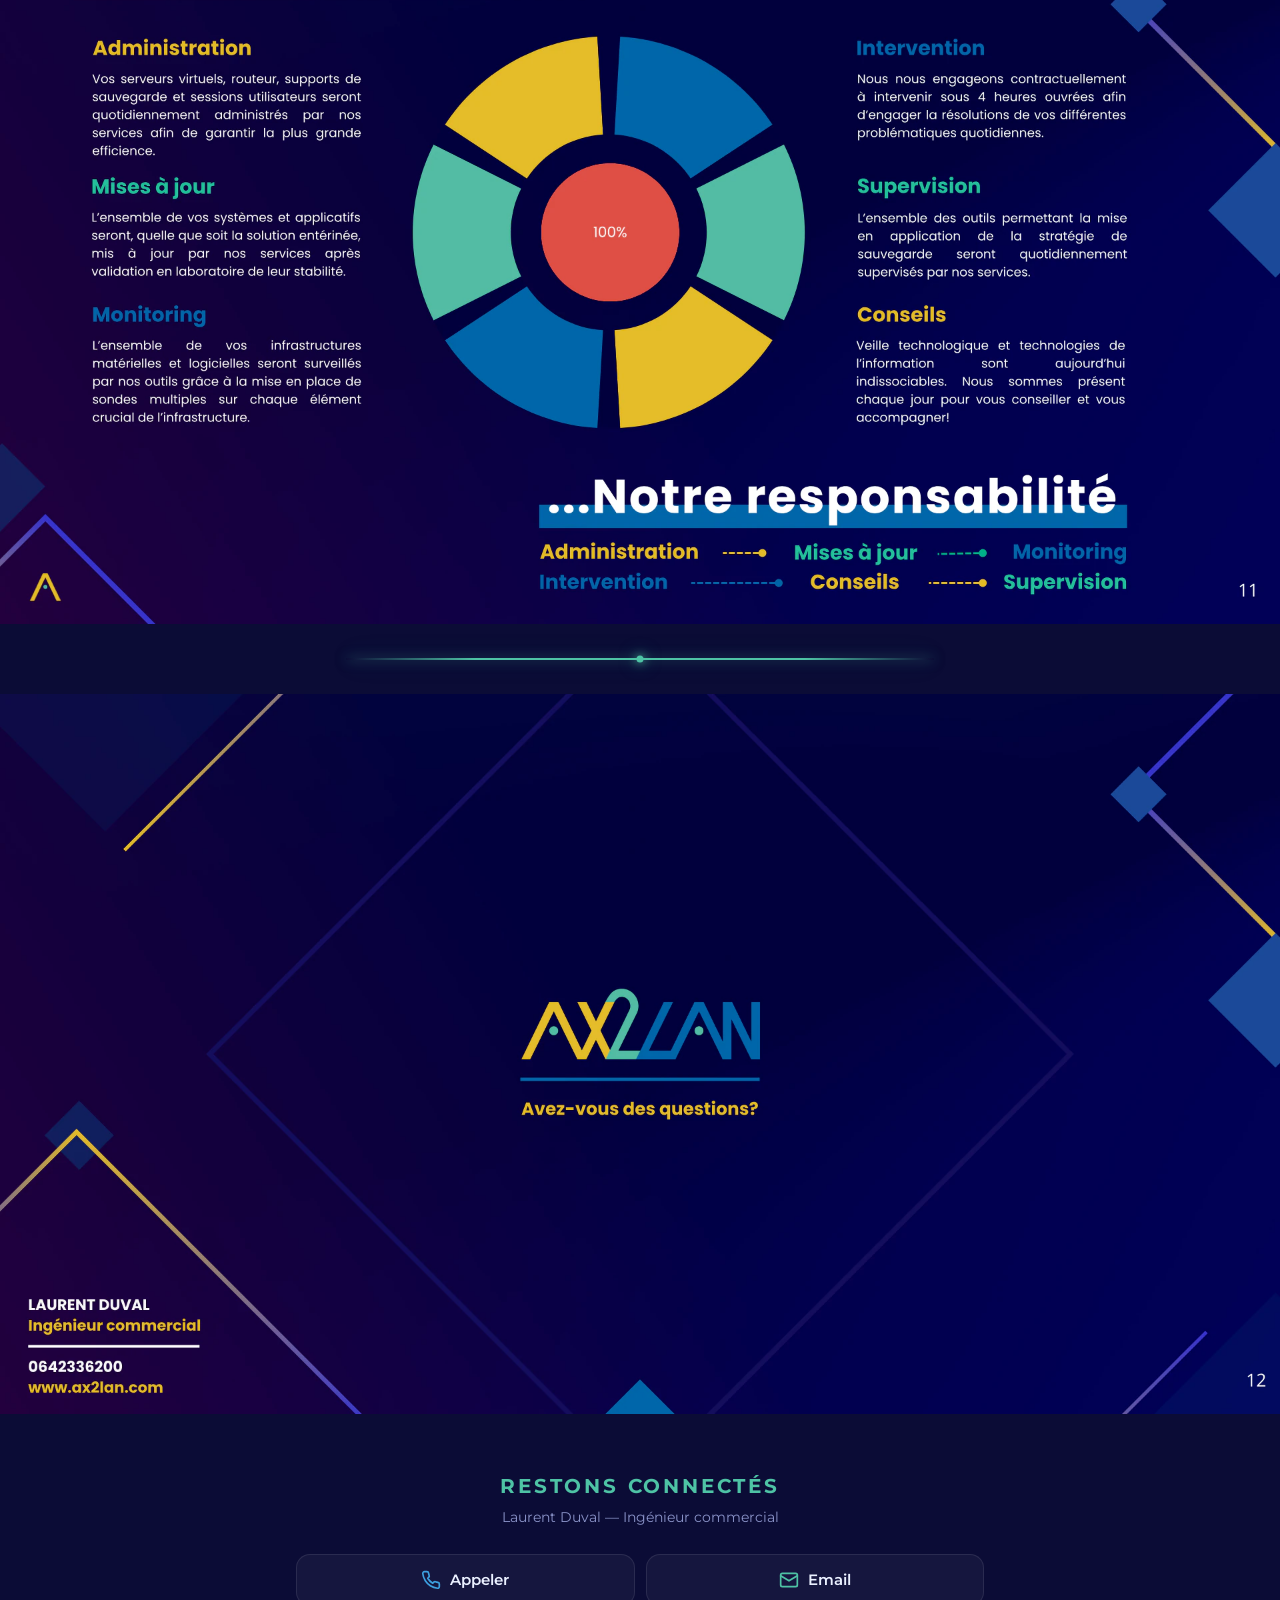
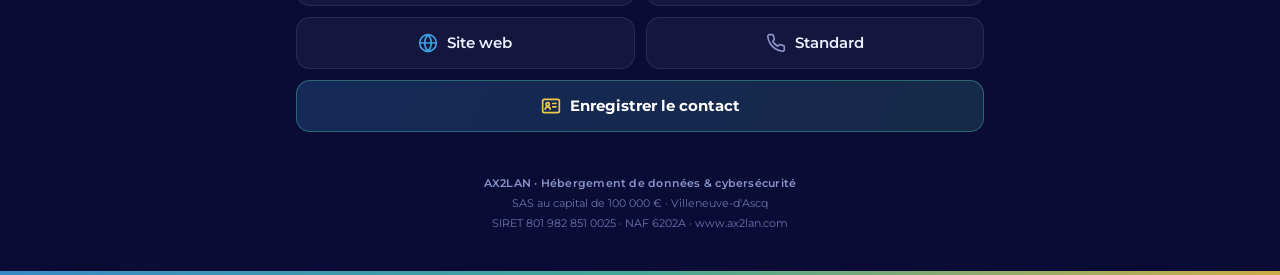
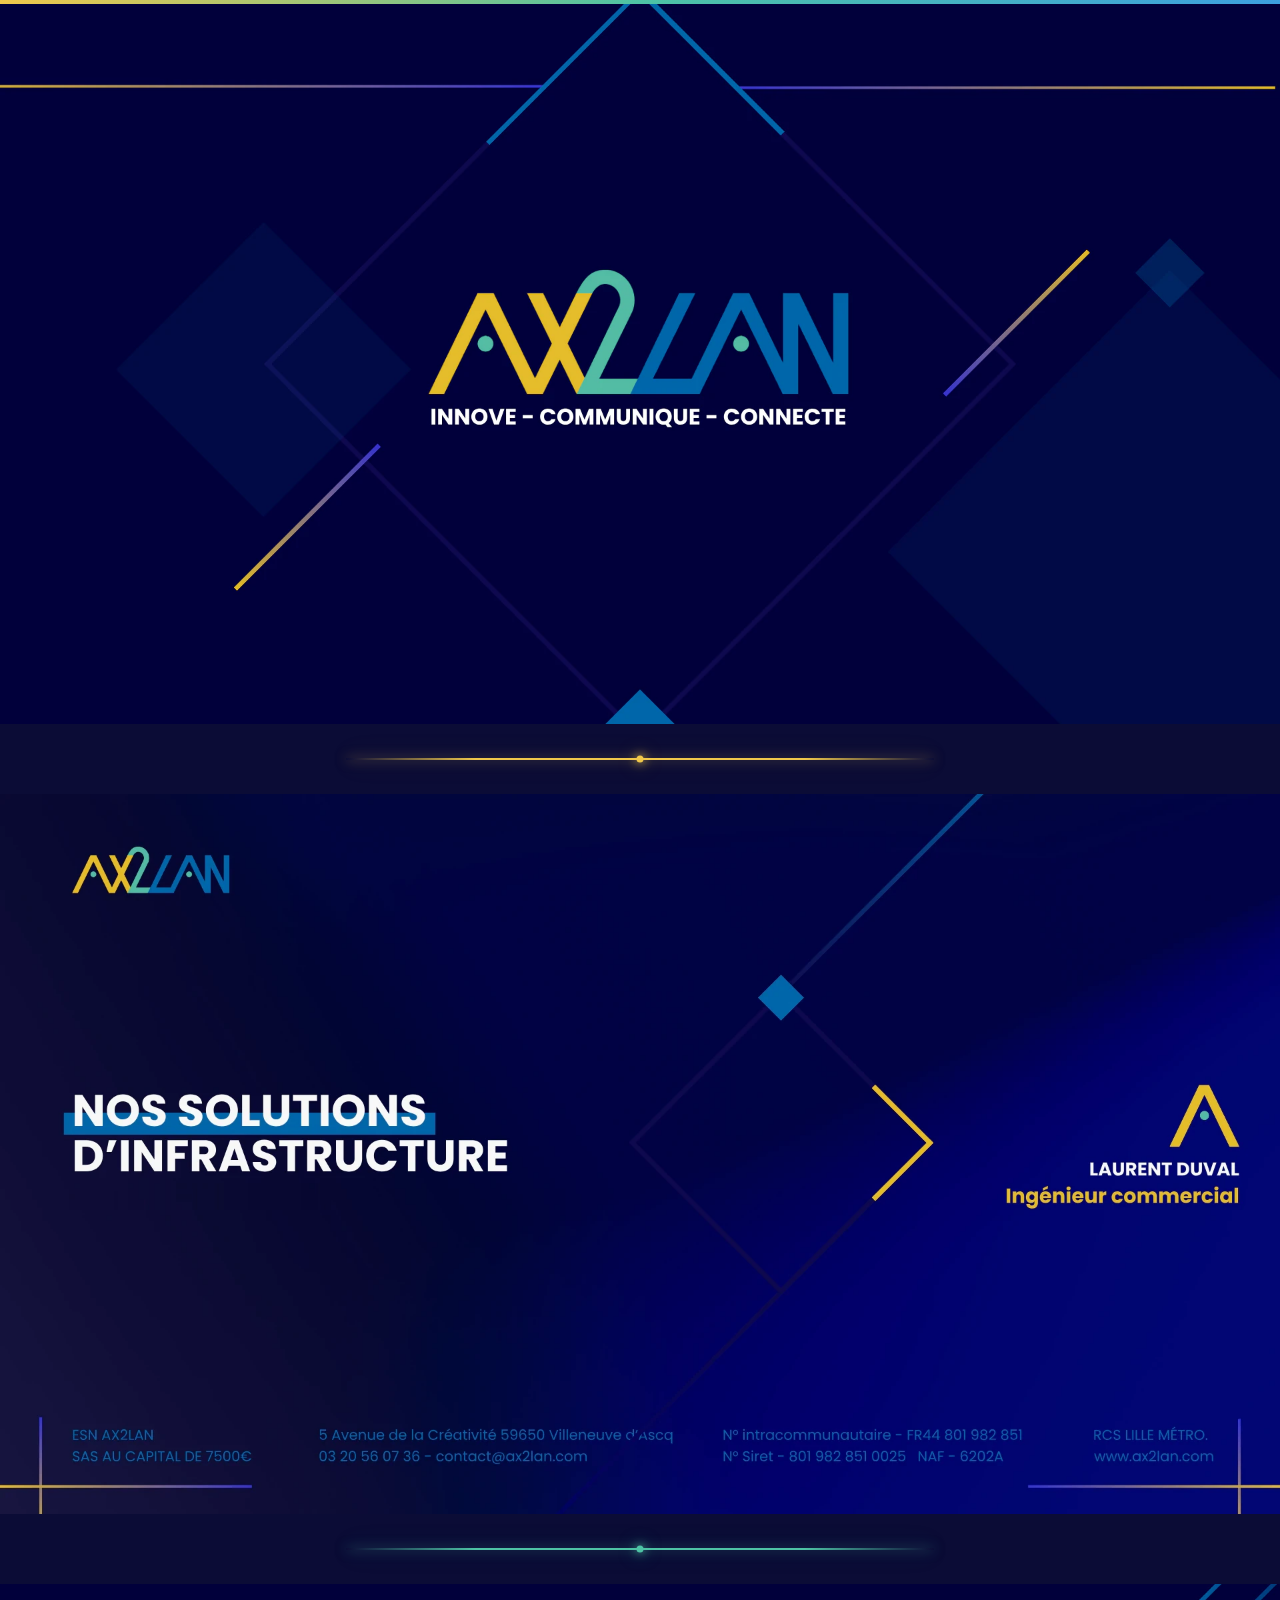
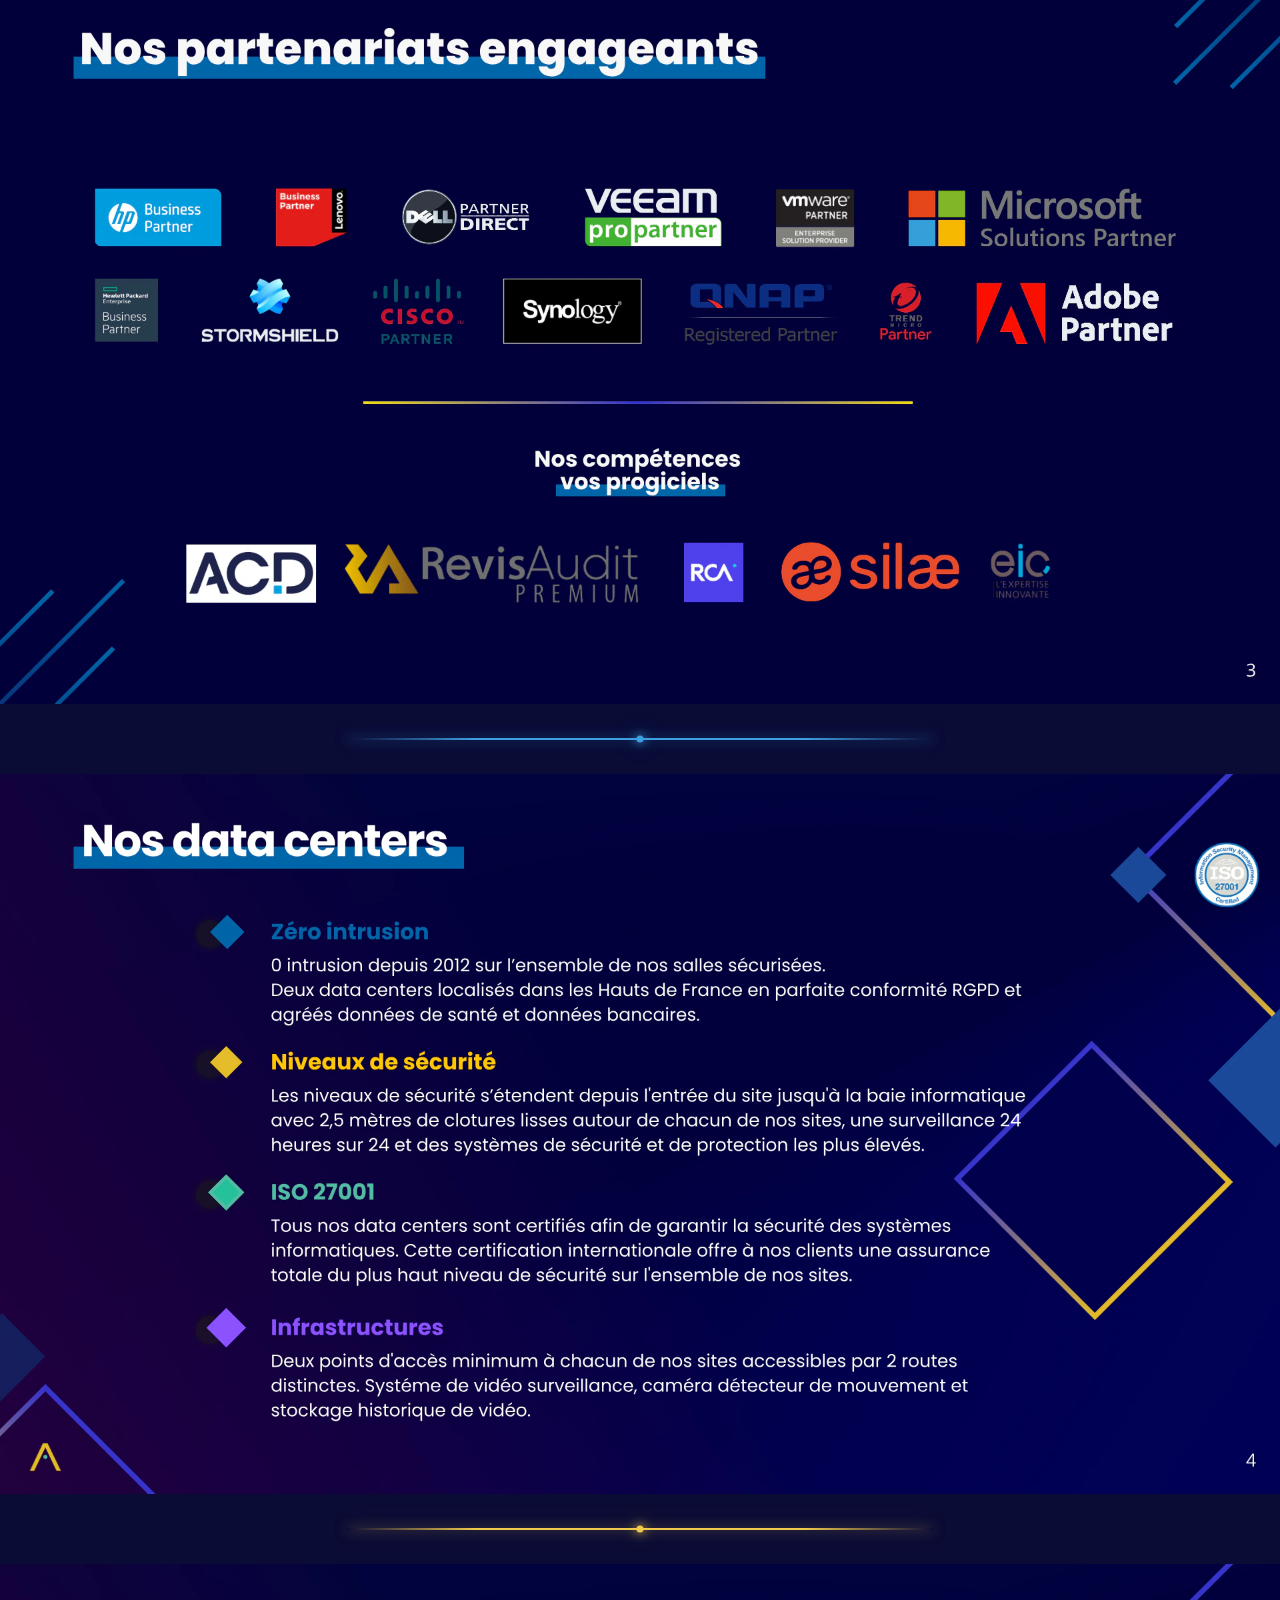
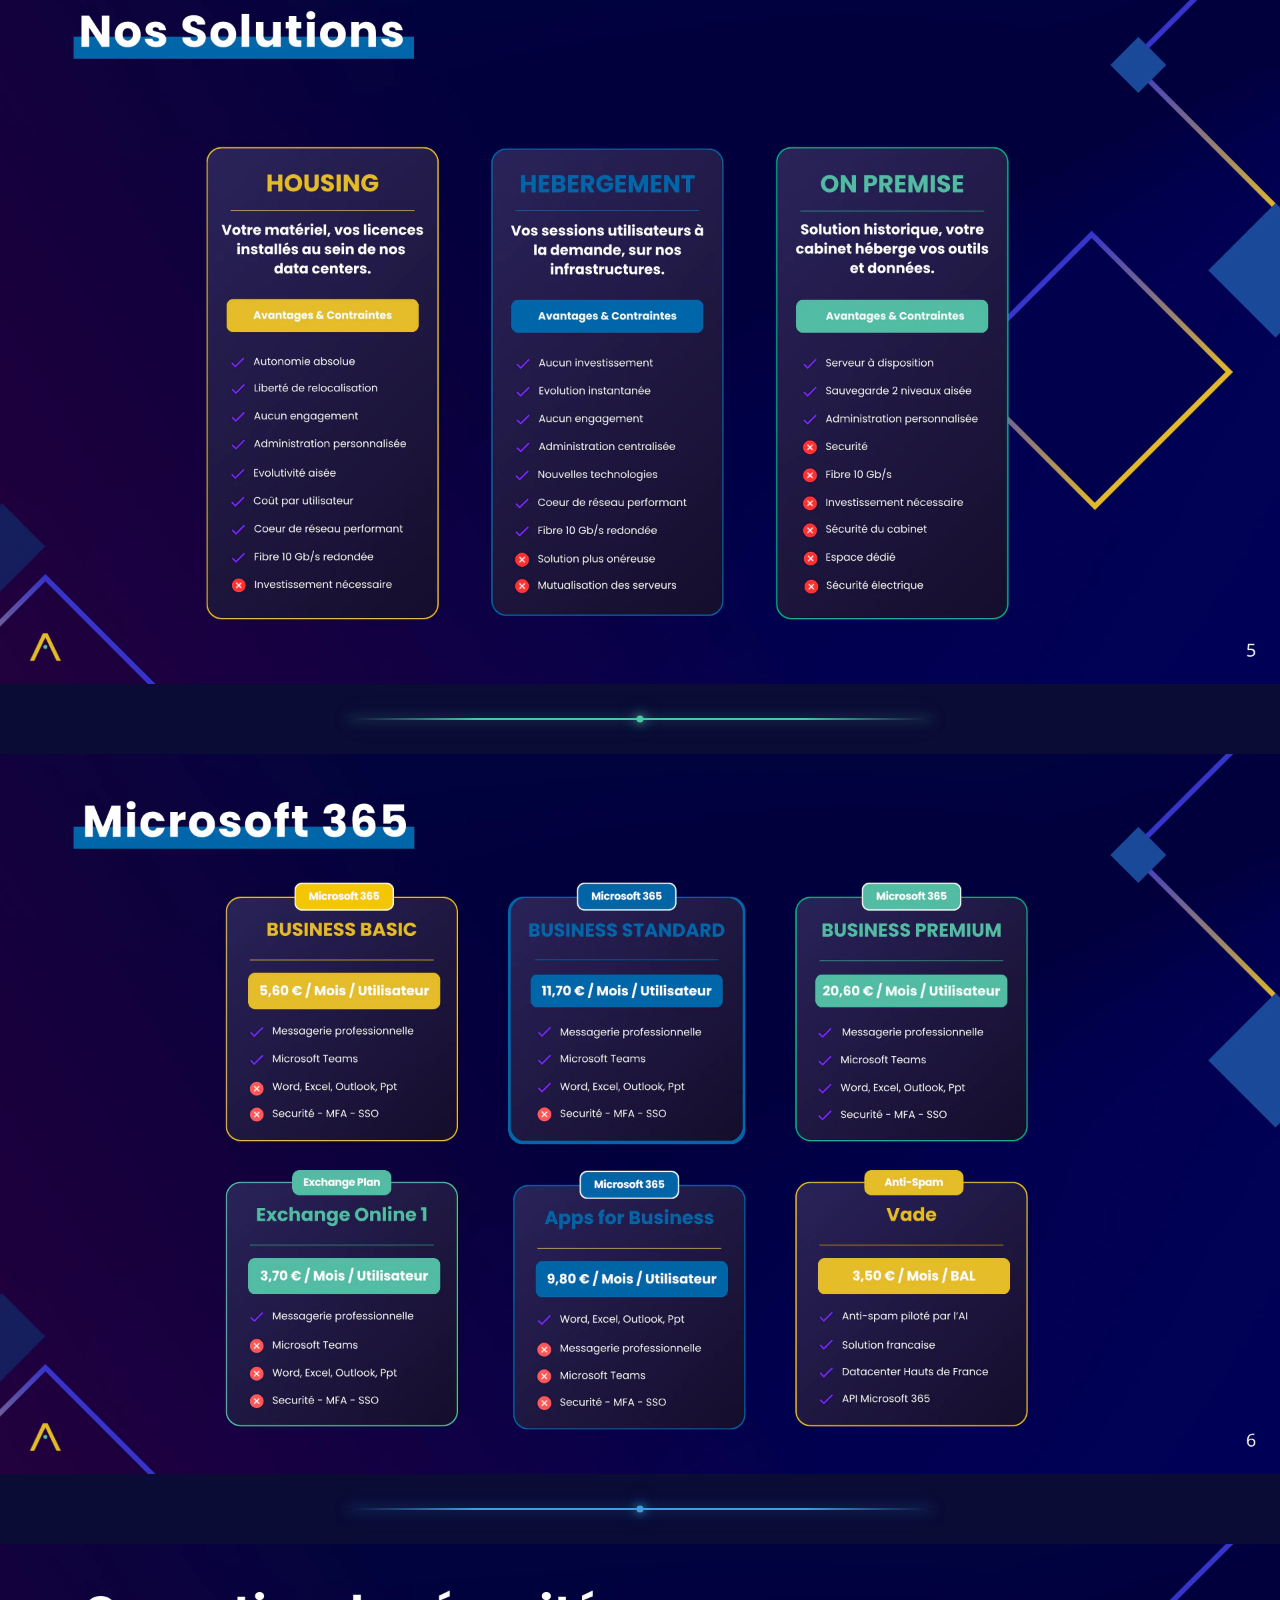
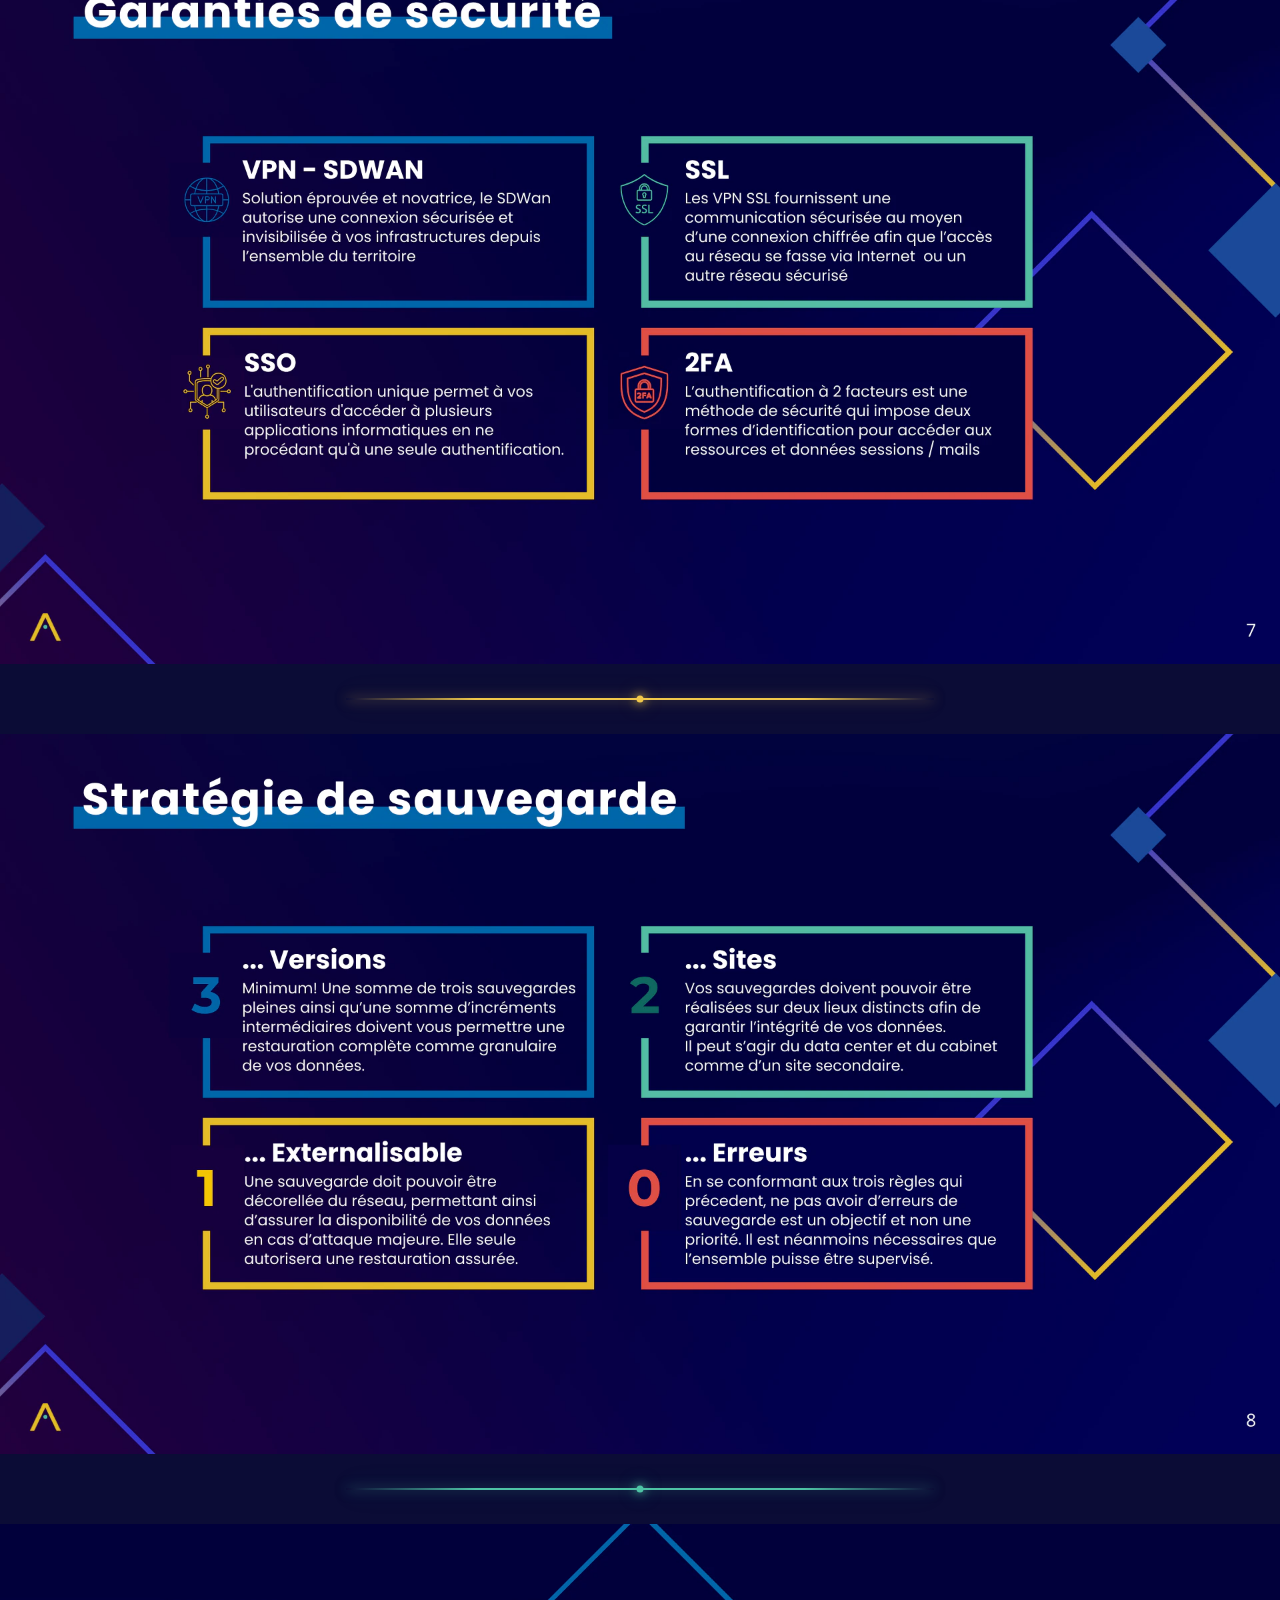
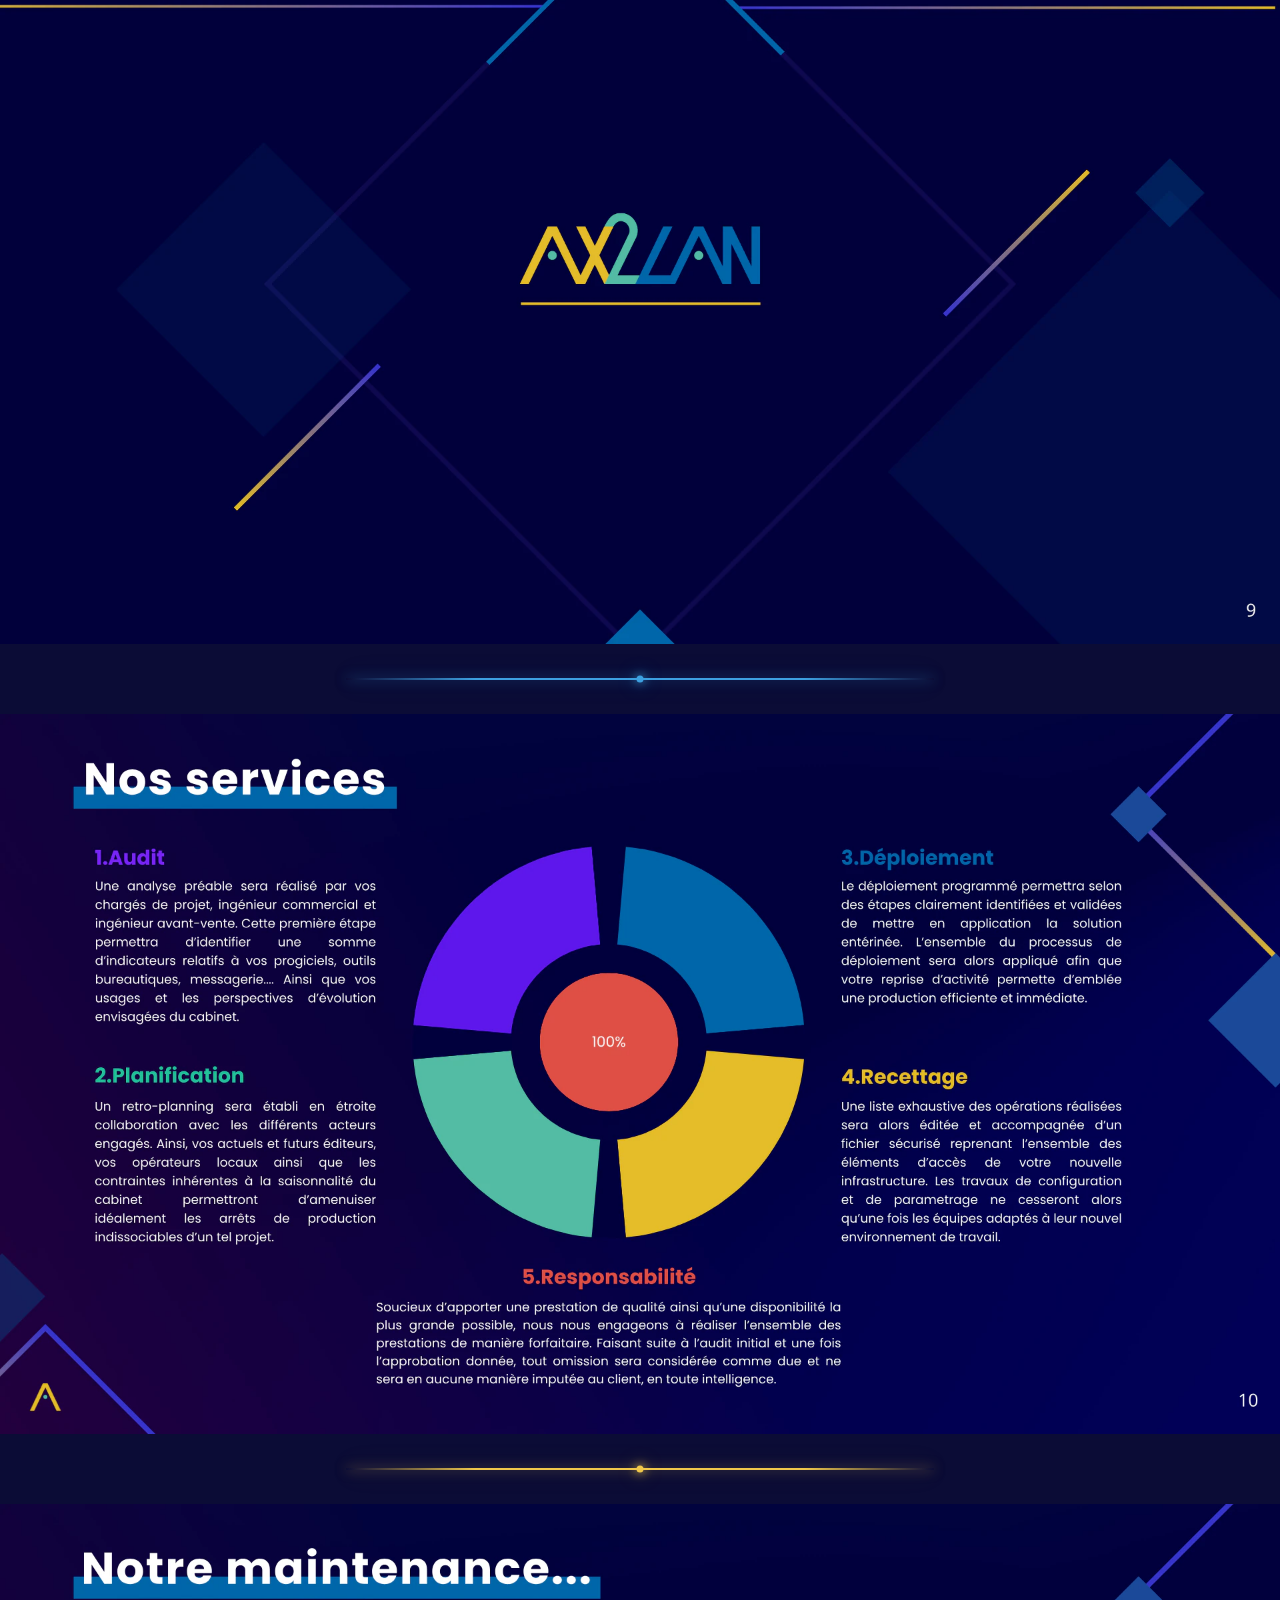
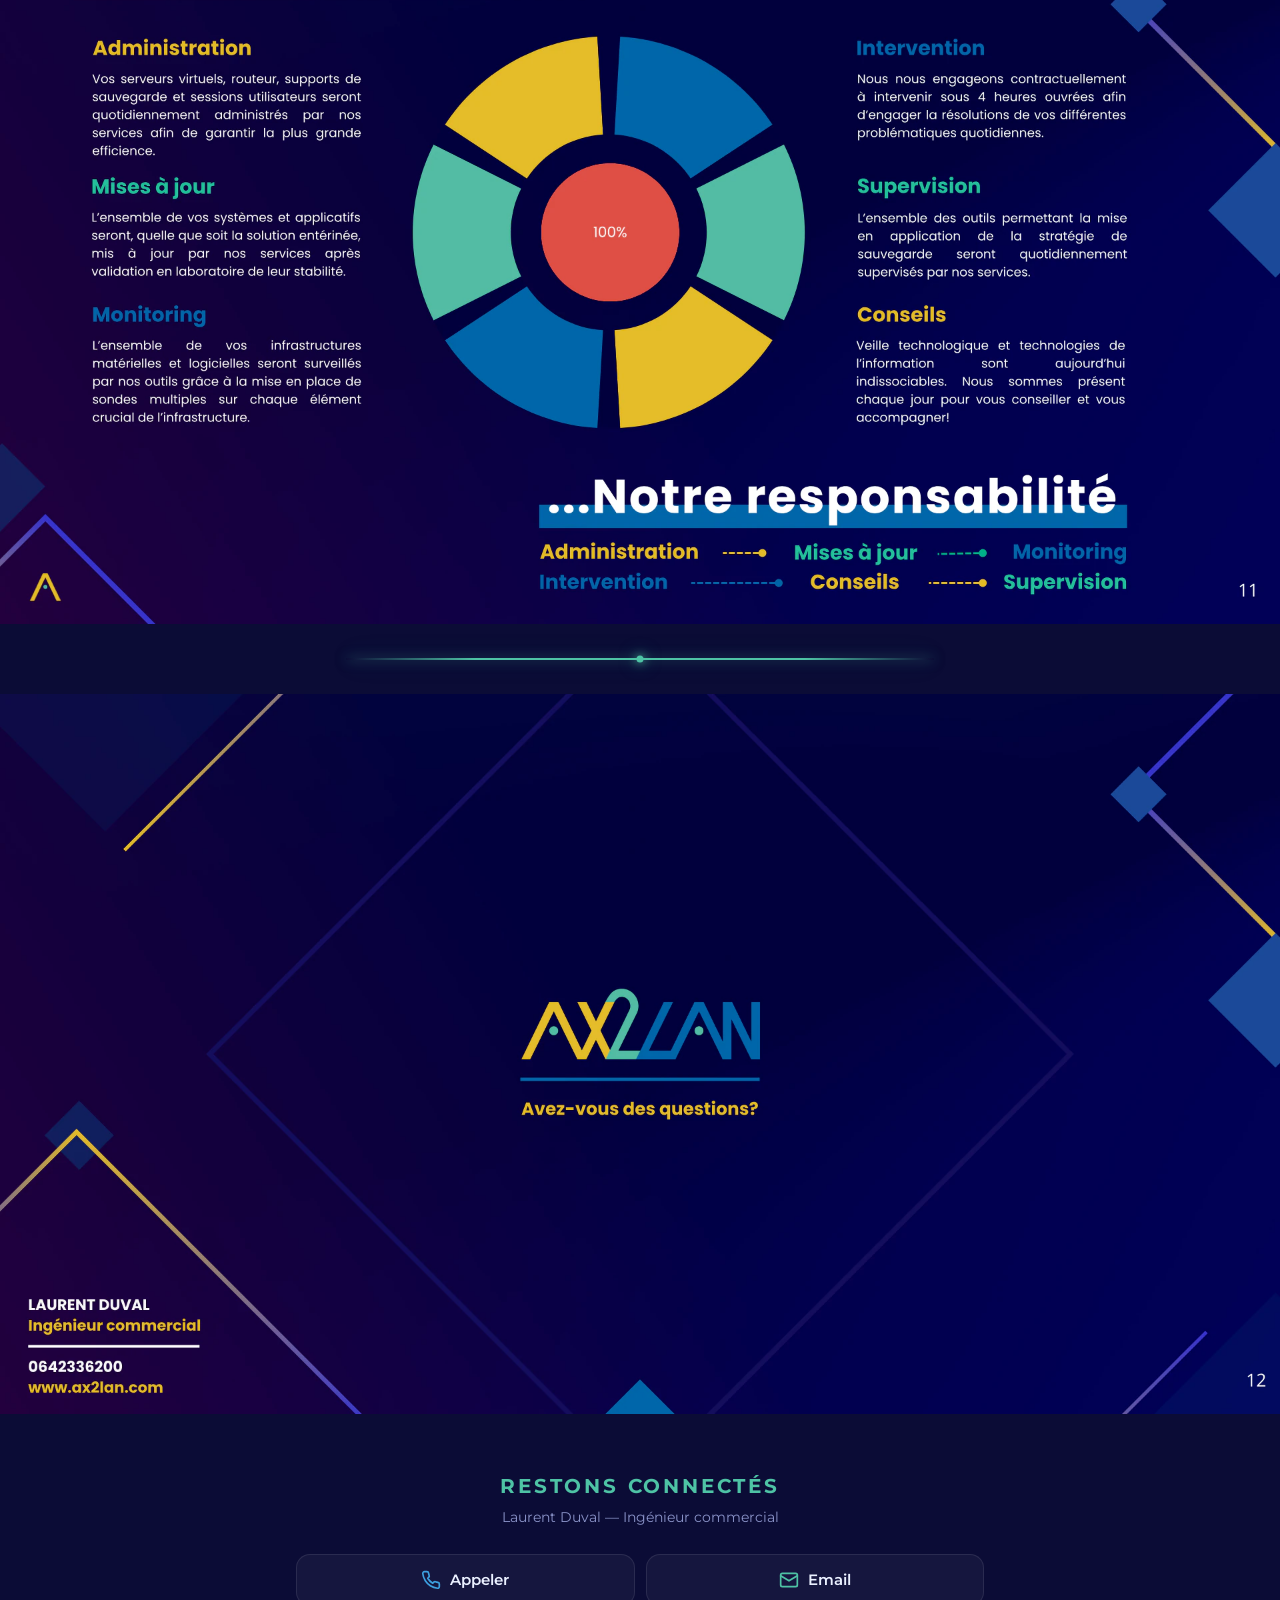
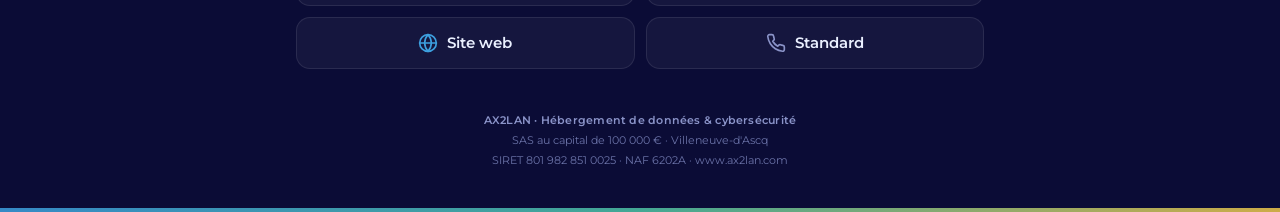
